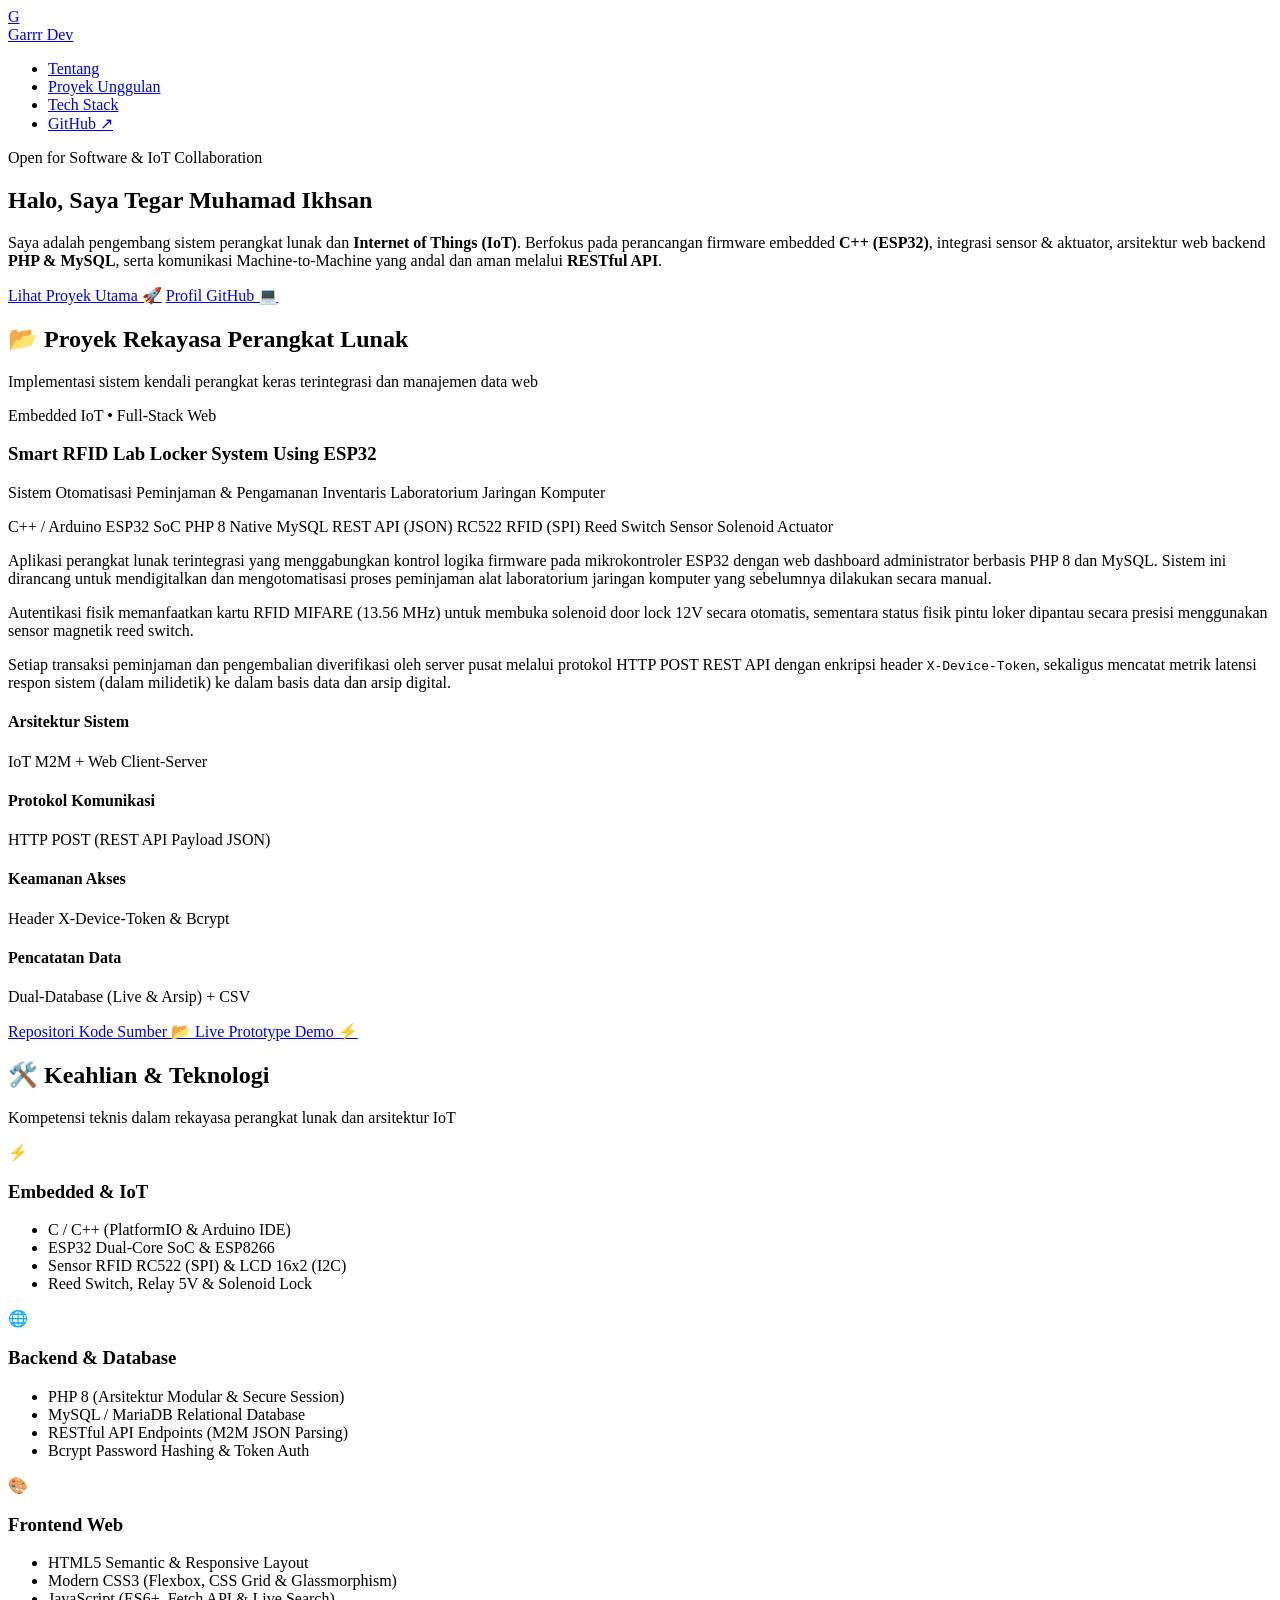
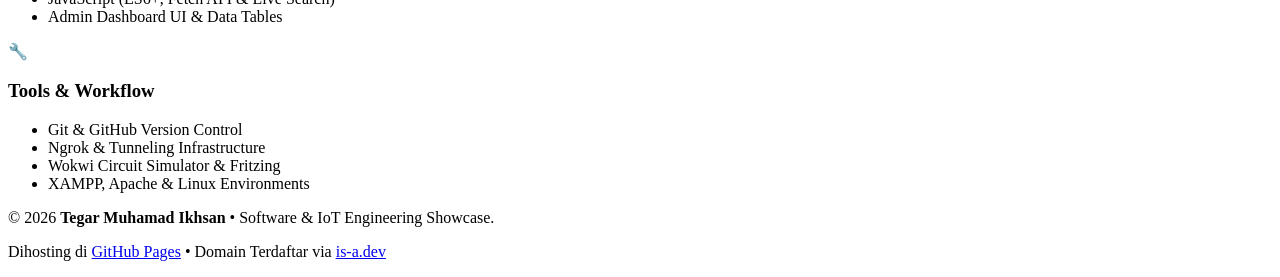
==== index.html @ 4155b4b0 "Create index.html for portfolio website This HTML file serves as a portfolio for Tegar Muhamad Ikhsa" ====
<!DOCTYPE html>
<html lang="id">
<head>
    <meta charset="UTF-8">
    <meta name="viewport" content="width=device-width, initial-scale=1.0">
    <title>Tegar Muhamad Ikhsan | Software &amp; IoT Developer</title>
    <meta name="description" content="Portofolio Rekayasa Perangkat Lunak &amp; Proyek IoT Smart RFID Lab Locker System oleh Tegar Muhamad Ikhsan.">
    
    <!-- Google Fonts -->
    <link rel="preconnect" href="https://fonts.googleapis.com">
    <link rel="preconnect" href="https://fonts.gstatic.com" crossorigin>
    <link href="https://fonts.googleapis.com/css2?family=Plus+Jakarta+Sans:wght@400;500;600;700;800&family=JetBrains+Mono:wght@400;500;700&display=swap" rel="stylesheet">
    
    <!-- Hubungkan ke File style.css -->
    <link rel="stylesheet" href="style.css">
</head>
<body>

    <!-- NAVBAR -->
    <header>
        <div class="container nav-wrap">
            <a href="#" class="brand">
                <div class="brand-badge">G</div>
                <span>Garrr Dev</span>
            </a>
            <nav>
                <ul class="nav-links">
                    <li><a href="#about">Tentang</a></li>
                    <li><a href="#projects">Proyek Unggulan</a></li>
                    <li><a href="#skills">Tech Stack</a></li>
                    <li><a href="https://github.com/tegarmuhamad122-cmd" target="_blank" class="nav-btn-github">GitHub ↗</a></li>
                </ul>
            </nav>
        </div>
    </header>

    <main class="container">
        <!-- HERO SECTION -->
        <section class="hero" id="about">
            <div class="badge-status">
                <span class="status-dot"></span>
                <span>Open for Software &amp; IoT Collaboration</span>
            </div>
            
            <h1>Halo, Saya <span class="text-gradient">Tegar Muhamad Ikhsan</span></h1>
            
            <p class="hero-desc">
                Saya adalah pengembang sistem perangkat lunak dan <strong>Internet of Things (IoT)</strong>. Berfokus pada perancangan firmware embedded <strong>C++ (ESP32)</strong>, integrasi sensor &amp; aktuator, arsitektur web backend <strong>PHP &amp; MySQL</strong>, serta komunikasi Machine-to-Machine yang andal dan aman melalui <strong>RESTful API</strong>.
            </p>
            
            <div class="hero-actions">
                <a href="#projects" class="btn btn-primary">Lihat Proyek Utama 🚀</a>
                <a href="https://github.com/tegarmuhamad122-cmd" target="_blank" class="btn btn-outline">Profil GitHub 💻</a>
            </div>
        </section>

        <!-- FEATURED PROJECT -->
        <section id="projects">
            <div class="section-header">
                <h2 class="section-title">📂 Proyek Rekayasa Perangkat Lunak</h2>
                <p class="section-subtitle">Implementasi sistem kendali perangkat keras terintegrasi dan manajemen data web</p>
            </div>

            <article class="project-card">
                <div class="project-header">
                    <div>
                        <span class="project-category">Embedded IoT &bull; Full-Stack Web</span>
                        <h3 class="project-title">Smart RFID Lab Locker System Using ESP32</h3>
                        <p class="project-tagline">
                            Sistem Otomatisasi Peminjaman &amp; Pengamanan Inventaris Laboratorium Jaringan Komputer
                        </p>
                    </div>
                </div>

                <div class="project-tags">
                    <span class="tag">C++ / Arduino</span>
                    <span class="tag">ESP32 SoC</span>
                    <span class="tag">PHP 8 Native</span>
                    <span class="tag">MySQL</span>
                    <span class="tag">REST API (JSON)</span>
                    <span class="tag">RC522 RFID (SPI)</span>
                    <span class="tag">Reed Switch Sensor</span>
                    <span class="tag">Solenoid Actuator</span>
                </div>

                <div class="project-desc-block">
                    <p>
                        Aplikasi perangkat lunak terintegrasi yang menggabungkan kontrol logika firmware pada mikrokontroler ESP32 dengan web dashboard administrator berbasis PHP 8 dan MySQL. Sistem ini dirancang untuk mendigitalkan dan mengotomatisasi proses peminjaman alat laboratorium jaringan komputer yang sebelumnya dilakukan secara manual.
                    </p>
                    
                    <p>
                        Autentikasi fisik memanfaatkan kartu RFID MIFARE (13.56 MHz) untuk membuka solenoid door lock 12V secara otomatis, sementara status fisik pintu loker dipantau secara presisi menggunakan sensor magnetik reed switch.
                    </p>
                    
                    <p>
                        Setiap transaksi peminjaman dan pengembalian diverifikasi oleh server pusat melalui protokol HTTP POST REST API dengan enkripsi header <code>X-Device-Token</code>, sekaligus mencatat metrik latensi respon sistem (dalam milidetik) ke dalam basis data dan arsip digital.
                    </p>
                </div>

                <div class="project-specs">
                    <div class="spec-item">
                        <h4>Arsitektur Sistem</h4>
                        <p>IoT M2M + Web Client-Server</p>
                    </div>
                    <div class="spec-item">
                        <h4>Protokol Komunikasi</h4>
                        <p>HTTP POST (REST API Payload JSON)</p>
                    </div>
                    <div class="spec-item">
                        <h4>Keamanan Akses</h4>
                        <p>Header X-Device-Token &amp; Bcrypt</p>
                    </div>
                    <div class="spec-item">
                        <h4>Pencatatan Data</h4>
                        <p>Dual-Database (Live &amp; Arsip) + CSV</p>
                    </div>
                </div>

                <div class="project-links">
                    <a href="https://github.com/tegarmuhamad122-cmd/rfid-smart-locker" target="_blank" class="btn btn-primary">
                        <span>Repositori Kode Sumber 📂</span>
                    </a>
                    <a href="https://lair-bacteria-latticed.ngrok-free.dev/rfid-smart-locker/" target="_blank" class="btn btn-outline">
                        <span>Live Prototype Demo ⚡</span>
                    </a>
                </div>
            </article>
        </section>

        <!-- TECH STACK & SKILLS -->
        <section id="skills">
            <div class="section-header">
                <h2 class="section-title">🛠️ Keahlian &amp; Teknologi</h2>
                <p class="section-subtitle">Kompetensi teknis dalam rekayasa perangkat lunak dan arsitektur IoT</p>
            </div>

            <div class="skills-grid">
                <div class="skill-card">
                    <span class="skill-icon">⚡</span>
                    <h3>Embedded &amp; IoT</h3>
                    <ul>
                        <li>C / C++ (PlatformIO &amp; Arduino IDE)</li>
                        <li>ESP32 Dual-Core SoC &amp; ESP8266</li>
                        <li>Sensor RFID RC522 (SPI) &amp; LCD 16x2 (I2C)</li>
                        <li>Reed Switch, Relay 5V &amp; Solenoid Lock</li>
                    </ul>
                </div>

                <div class="skill-card">
                    <span class="skill-icon">🌐</span>
                    <h3>Backend &amp; Database</h3>
                    <ul>
                        <li>PHP 8 (Arsitektur Modular &amp; Secure Session)</li>
                        <li>MySQL / MariaDB Relational Database</li>
                        <li>RESTful API Endpoints (M2M JSON Parsing)</li>
                        <li>Bcrypt Password Hashing &amp; Token Auth</li>
                    </ul>
                </div>

                <div class="skill-card">
                    <span class="skill-icon">🎨</span>
                    <h3>Frontend Web</h3>
                    <ul>
                        <li>HTML5 Semantic &amp; Responsive Layout</li>
                        <li>Modern CSS3 (Flexbox, CSS Grid &amp; Glassmorphism)</li>
                        <li>JavaScript (ES6+, Fetch API &amp; Live Search)</li>
                        <li>Admin Dashboard UI &amp; Data Tables</li>
                    </ul>
                </div>

                <div class="skill-card">
                    <span class="skill-icon">🔧</span>
                    <h3>Tools &amp; Workflow</h3>
                    <ul>
                        <li>Git &amp; GitHub Version Control</li>
                        <li>Ngrok &amp; Tunneling Infrastructure</li>
                        <li>Wokwi Circuit Simulator &amp; Fritzing</li>
                        <li>XAMPP, Apache &amp; Linux Environments</li>
                    </ul>
                </div>
            </div>
        </section>
    </main>

    <!-- FOOTER -->
    <footer>
        <div class="container footer-content">
            <p>
                &copy; 2026 <strong>Tegar Muhamad Ikhsan</strong> &bull; Software &amp; IoT Engineering Showcase.
            </p>
            <p class="footer-meta">
                Dihosting di <a href="https://pages.github.com/" target="_blank">GitHub Pages</a> &bull; Domain Terdaftar via <a href="https://is-a.dev" target="_blank">is-a.dev</a>
            </p>
        </div>
    </footer>

</body>
</html>
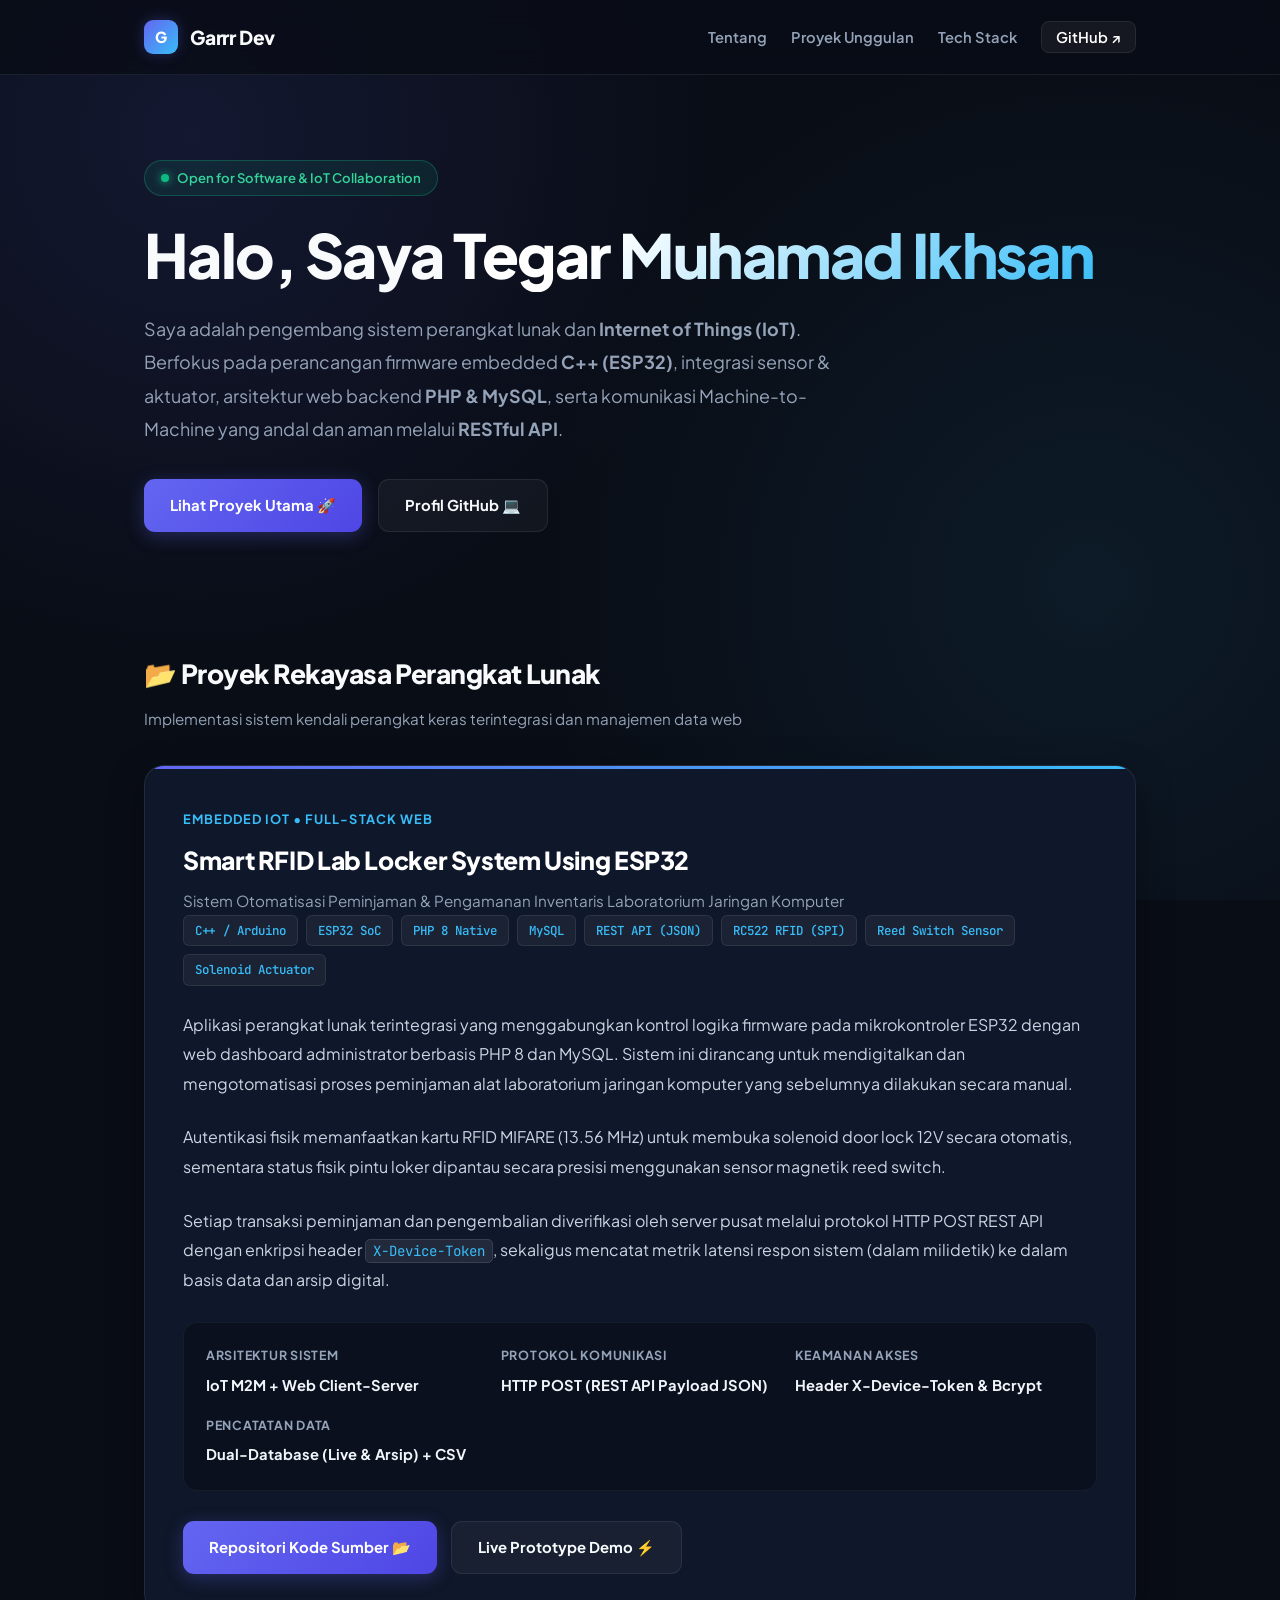
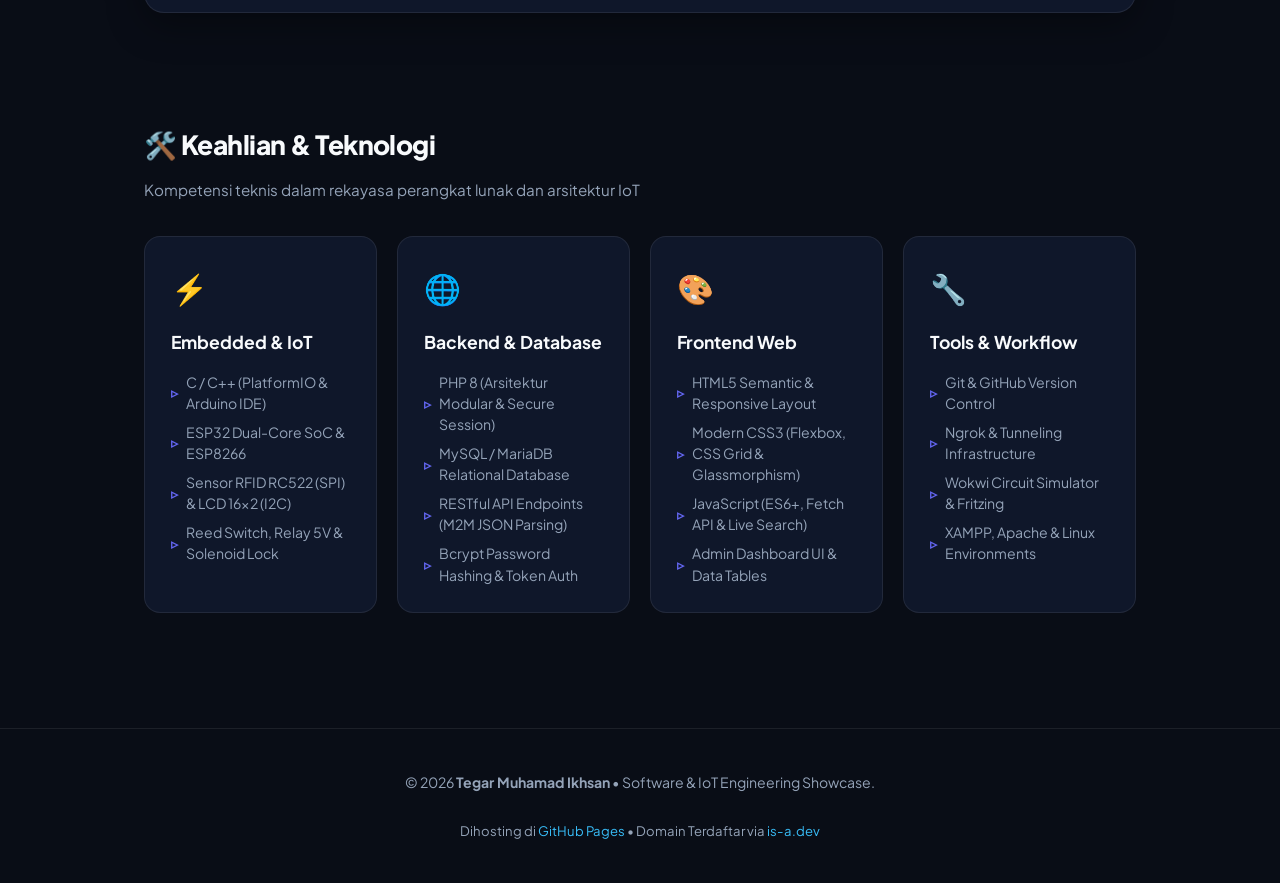
==== commit dad47235: "Add files via upload" ====
--- a/index.html
+++ b/index.html
@@ -1,198 +1,198 @@
-<!DOCTYPE html>
-<html lang="id">
-<head>
-    <meta charset="UTF-8">
-    <meta name="viewport" content="width=device-width, initial-scale=1.0">
-    <title>Tegar Muhamad Ikhsan | Software &amp; IoT Developer</title>
-    <meta name="description" content="Portofolio Rekayasa Perangkat Lunak &amp; Proyek IoT Smart RFID Lab Locker System oleh Tegar Muhamad Ikhsan.">
-    
-    <!-- Google Fonts -->
-    <link rel="preconnect" href="https://fonts.googleapis.com">
-    <link rel="preconnect" href="https://fonts.gstatic.com" crossorigin>
-    <link href="https://fonts.googleapis.com/css2?family=Plus+Jakarta+Sans:wght@400;500;600;700;800&family=JetBrains+Mono:wght@400;500;700&display=swap" rel="stylesheet">
-    
-    <!-- Hubungkan ke File style.css -->
-    <link rel="stylesheet" href="style.css">
-</head>
-<body>
-
-    <!-- NAVBAR -->
-    <header>
-        <div class="container nav-wrap">
-            <a href="#" class="brand">
-                <div class="brand-badge">G</div>
-                <span>Garrr Dev</span>
-            </a>
-            <nav>
-                <ul class="nav-links">
-                    <li><a href="#about">Tentang</a></li>
-                    <li><a href="#projects">Proyek Unggulan</a></li>
-                    <li><a href="#skills">Tech Stack</a></li>
-                    <li><a href="https://github.com/tegarmuhamad122-cmd" target="_blank" class="nav-btn-github">GitHub ↗</a></li>
-                </ul>
-            </nav>
-        </div>
-    </header>
-
-    <main class="container">
-        <!-- HERO SECTION -->
-        <section class="hero" id="about">
-            <div class="badge-status">
-                <span class="status-dot"></span>
-                <span>Open for Software &amp; IoT Collaboration</span>
-            </div>
-            
-            <h1>Halo, Saya <span class="text-gradient">Tegar Muhamad Ikhsan</span></h1>
-            
-            <p class="hero-desc">
-                Saya adalah pengembang sistem perangkat lunak dan <strong>Internet of Things (IoT)</strong>. Berfokus pada perancangan firmware embedded <strong>C++ (ESP32)</strong>, integrasi sensor &amp; aktuator, arsitektur web backend <strong>PHP &amp; MySQL</strong>, serta komunikasi Machine-to-Machine yang andal dan aman melalui <strong>RESTful API</strong>.
-            </p>
-            
-            <div class="hero-actions">
-                <a href="#projects" class="btn btn-primary">Lihat Proyek Utama 🚀</a>
-                <a href="https://github.com/tegarmuhamad122-cmd" target="_blank" class="btn btn-outline">Profil GitHub 💻</a>
-            </div>
-        </section>
-
-        <!-- FEATURED PROJECT -->
-        <section id="projects">
-            <div class="section-header">
-                <h2 class="section-title">📂 Proyek Rekayasa Perangkat Lunak</h2>
-                <p class="section-subtitle">Implementasi sistem kendali perangkat keras terintegrasi dan manajemen data web</p>
-            </div>
-
-            <article class="project-card">
-                <div class="project-header">
-                    <div>
-                        <span class="project-category">Embedded IoT &bull; Full-Stack Web</span>
-                        <h3 class="project-title">Smart RFID Lab Locker System Using ESP32</h3>
-                        <p class="project-tagline">
-                            Sistem Otomatisasi Peminjaman &amp; Pengamanan Inventaris Laboratorium Jaringan Komputer
-                        </p>
-                    </div>
-                </div>
-
-                <div class="project-tags">
-                    <span class="tag">C++ / Arduino</span>
-                    <span class="tag">ESP32 SoC</span>
-                    <span class="tag">PHP 8 Native</span>
-                    <span class="tag">MySQL</span>
-                    <span class="tag">REST API (JSON)</span>
-                    <span class="tag">RC522 RFID (SPI)</span>
-                    <span class="tag">Reed Switch Sensor</span>
-                    <span class="tag">Solenoid Actuator</span>
-                </div>
-
-                <div class="project-desc-block">
-                    <p>
-                        Aplikasi perangkat lunak terintegrasi yang menggabungkan kontrol logika firmware pada mikrokontroler ESP32 dengan web dashboard administrator berbasis PHP 8 dan MySQL. Sistem ini dirancang untuk mendigitalkan dan mengotomatisasi proses peminjaman alat laboratorium jaringan komputer yang sebelumnya dilakukan secara manual.
-                    </p>
-                    
-                    <p>
-                        Autentikasi fisik memanfaatkan kartu RFID MIFARE (13.56 MHz) untuk membuka solenoid door lock 12V secara otomatis, sementara status fisik pintu loker dipantau secara presisi menggunakan sensor magnetik reed switch.
-                    </p>
-                    
-                    <p>
-                        Setiap transaksi peminjaman dan pengembalian diverifikasi oleh server pusat melalui protokol HTTP POST REST API dengan enkripsi header <code>X-Device-Token</code>, sekaligus mencatat metrik latensi respon sistem (dalam milidetik) ke dalam basis data dan arsip digital.
-                    </p>
-                </div>
-
-                <div class="project-specs">
-                    <div class="spec-item">
-                        <h4>Arsitektur Sistem</h4>
-                        <p>IoT M2M + Web Client-Server</p>
-                    </div>
-                    <div class="spec-item">
-                        <h4>Protokol Komunikasi</h4>
-                        <p>HTTP POST (REST API Payload JSON)</p>
-                    </div>
-                    <div class="spec-item">
-                        <h4>Keamanan Akses</h4>
-                        <p>Header X-Device-Token &amp; Bcrypt</p>
-                    </div>
-                    <div class="spec-item">
-                        <h4>Pencatatan Data</h4>
-                        <p>Dual-Database (Live &amp; Arsip) + CSV</p>
-                    </div>
-                </div>
-
-                <div class="project-links">
-                    <a href="https://github.com/tegarmuhamad122-cmd/rfid-smart-locker" target="_blank" class="btn btn-primary">
-                        <span>Repositori Kode Sumber 📂</span>
-                    </a>
-                    <a href="https://lair-bacteria-latticed.ngrok-free.dev/rfid-smart-locker/" target="_blank" class="btn btn-outline">
-                        <span>Live Prototype Demo ⚡</span>
-                    </a>
-                </div>
-            </article>
-        </section>
-
-        <!-- TECH STACK & SKILLS -->
-        <section id="skills">
-            <div class="section-header">
-                <h2 class="section-title">🛠️ Keahlian &amp; Teknologi</h2>
-                <p class="section-subtitle">Kompetensi teknis dalam rekayasa perangkat lunak dan arsitektur IoT</p>
-            </div>
-
-            <div class="skills-grid">
-                <div class="skill-card">
-                    <span class="skill-icon">⚡</span>
-                    <h3>Embedded &amp; IoT</h3>
-                    <ul>
-                        <li>C / C++ (PlatformIO &amp; Arduino IDE)</li>
-                        <li>ESP32 Dual-Core SoC &amp; ESP8266</li>
-                        <li>Sensor RFID RC522 (SPI) &amp; LCD 16x2 (I2C)</li>
-                        <li>Reed Switch, Relay 5V &amp; Solenoid Lock</li>
-                    </ul>
-                </div>
-
-                <div class="skill-card">
-                    <span class="skill-icon">🌐</span>
-                    <h3>Backend &amp; Database</h3>
-                    <ul>
-                        <li>PHP 8 (Arsitektur Modular &amp; Secure Session)</li>
-                        <li>MySQL / MariaDB Relational Database</li>
-                        <li>RESTful API Endpoints (M2M JSON Parsing)</li>
-                        <li>Bcrypt Password Hashing &amp; Token Auth</li>
-                    </ul>
-                </div>
-
-                <div class="skill-card">
-                    <span class="skill-icon">🎨</span>
-                    <h3>Frontend Web</h3>
-                    <ul>
-                        <li>HTML5 Semantic &amp; Responsive Layout</li>
-                        <li>Modern CSS3 (Flexbox, CSS Grid &amp; Glassmorphism)</li>
-                        <li>JavaScript (ES6+, Fetch API &amp; Live Search)</li>
-                        <li>Admin Dashboard UI &amp; Data Tables</li>
-                    </ul>
-                </div>
-
-                <div class="skill-card">
-                    <span class="skill-icon">🔧</span>
-                    <h3>Tools &amp; Workflow</h3>
-                    <ul>
-                        <li>Git &amp; GitHub Version Control</li>
-                        <li>Ngrok &amp; Tunneling Infrastructure</li>
-                        <li>Wokwi Circuit Simulator &amp; Fritzing</li>
-                        <li>XAMPP, Apache &amp; Linux Environments</li>
-                    </ul>
-                </div>
-            </div>
-        </section>
-    </main>
-
-    <!-- FOOTER -->
-    <footer>
-        <div class="container footer-content">
-            <p>
-                &copy; 2026 <strong>Tegar Muhamad Ikhsan</strong> &bull; Software &amp; IoT Engineering Showcase.
-            </p>
-            <p class="footer-meta">
-                Dihosting di <a href="https://pages.github.com/" target="_blank">GitHub Pages</a> &bull; Domain Terdaftar via <a href="https://is-a.dev" target="_blank">is-a.dev</a>
-            </p>
-        </div>
-    </footer>
-
-</body>
-</html>
+<!DOCTYPE html>
+<html lang="id">
+<head>
+    <meta charset="UTF-8">
+    <meta name="viewport" content="width=device-width, initial-scale=1.0">
+    <title>Tegar Muhamad Ikhsan | Software &amp; IoT Developer</title>
+    <meta name="description" content="Portofolio Rekayasa Perangkat Lunak &amp; Proyek IoT Smart RFID Lab Locker System oleh Tegar Muhamad Ikhsan.">
+    
+    <!-- Google Fonts -->
+    <link rel="preconnect" href="https://fonts.googleapis.com">
+    <link rel="preconnect" href="https://fonts.gstatic.com" crossorigin>
+    <link href="https://fonts.googleapis.com/css2?family=Plus+Jakarta+Sans:wght@400;500;600;700;800&family=JetBrains+Mono:wght@400;500;700&display=swap" rel="stylesheet">
+    
+    <!-- Hubungkan ke File style.css -->
+    <link rel="stylesheet" href="style.css">
+</head>
+<body>
+
+    <!-- NAVBAR -->
+    <header>
+        <div class="container nav-wrap">
+            <a href="#" class="brand">
+                <div class="brand-badge">G</div>
+                <span>Garrr Dev</span>
+            </a>
+            <nav>
+                <ul class="nav-links">
+                    <li><a href="#about">Tentang</a></li>
+                    <li><a href="#projects">Proyek Unggulan</a></li>
+                    <li><a href="#skills">Tech Stack</a></li>
+                    <li><a href="https://github.com/tegarmuhamad122-cmd" target="_blank" class="nav-btn-github">GitHub ↗</a></li>
+                </ul>
+            </nav>
+        </div>
+    </header>
+
+    <main class="container">
+        <!-- HERO SECTION -->
+        <section class="hero" id="about">
+            <div class="badge-status">
+                <span class="status-dot"></span>
+                <span>Open for Software &amp; IoT Collaboration</span>
+            </div>
+            
+            <h1>Halo, Saya <span class="text-gradient">Tegar Muhamad Ikhsan</span></h1>
+            
+            <p class="hero-desc">
+                Saya adalah pengembang sistem perangkat lunak dan <strong>Internet of Things (IoT)</strong>. Berfokus pada perancangan firmware embedded <strong>C++ (ESP32)</strong>, integrasi sensor &amp; aktuator, arsitektur web backend <strong>PHP &amp; MySQL</strong>, serta komunikasi Machine-to-Machine yang andal dan aman melalui <strong>RESTful API</strong>.
+            </p>
+            
+            <div class="hero-actions">
+                <a href="#projects" class="btn btn-primary">Lihat Proyek Utama 🚀</a>
+                <a href="https://github.com/tegarmuhamad122-cmd" target="_blank" class="btn btn-outline">Profil GitHub 💻</a>
+            </div>
+        </section>
+
+        <!-- FEATURED PROJECT -->
+        <section id="projects">
+            <div class="section-header">
+                <h2 class="section-title">📂 Proyek Rekayasa Perangkat Lunak</h2>
+                <p class="section-subtitle">Implementasi sistem kendali perangkat keras terintegrasi dan manajemen data web</p>
+            </div>
+
+            <article class="project-card">
+                <div class="project-header">
+                    <div>
+                        <span class="project-category">Embedded IoT &bull; Full-Stack Web</span>
+                        <h3 class="project-title">Smart RFID Lab Locker System Using ESP32</h3>
+                        <p class="project-tagline">
+                            Sistem Otomatisasi Peminjaman &amp; Pengamanan Inventaris Laboratorium Jaringan Komputer
+                        </p>
+                    </div>
+                </div>
+
+                <div class="project-tags">
+                    <span class="tag">C++ / Arduino</span>
+                    <span class="tag">ESP32 SoC</span>
+                    <span class="tag">PHP 8 Native</span>
+                    <span class="tag">MySQL</span>
+                    <span class="tag">REST API (JSON)</span>
+                    <span class="tag">RC522 RFID (SPI)</span>
+                    <span class="tag">Reed Switch Sensor</span>
+                    <span class="tag">Solenoid Actuator</span>
+                </div>
+
+                <div class="project-desc-block">
+                    <p>
+                        Aplikasi perangkat lunak terintegrasi yang menggabungkan kontrol logika firmware pada mikrokontroler ESP32 dengan web dashboard administrator berbasis PHP 8 dan MySQL. Sistem ini dirancang untuk mendigitalkan dan mengotomatisasi proses peminjaman alat laboratorium jaringan komputer yang sebelumnya dilakukan secara manual.
+                    </p>
+                    
+                    <p>
+                        Autentikasi fisik memanfaatkan kartu RFID MIFARE (13.56 MHz) untuk membuka solenoid door lock 12V secara otomatis, sementara status fisik pintu loker dipantau secara presisi menggunakan sensor magnetik reed switch.
+                    </p>
+                    
+                    <p>
+                        Setiap transaksi peminjaman dan pengembalian diverifikasi oleh server pusat melalui protokol HTTP POST REST API dengan enkripsi header <code>X-Device-Token</code>, sekaligus mencatat metrik latensi respon sistem (dalam milidetik) ke dalam basis data dan arsip digital.
+                    </p>
+                </div>
+
+                <div class="project-specs">
+                    <div class="spec-item">
+                        <h4>Arsitektur Sistem</h4>
+                        <p>IoT M2M + Web Client-Server</p>
+                    </div>
+                    <div class="spec-item">
+                        <h4>Protokol Komunikasi</h4>
+                        <p>HTTP POST (REST API Payload JSON)</p>
+                    </div>
+                    <div class="spec-item">
+                        <h4>Keamanan Akses</h4>
+                        <p>Header X-Device-Token &amp; Bcrypt</p>
+                    </div>
+                    <div class="spec-item">
+                        <h4>Pencatatan Data</h4>
+                        <p>Dual-Database (Live &amp; Arsip) + CSV</p>
+                    </div>
+                </div>
+
+                <div class="project-links">
+                    <a href="https://github.com/tegarmuhamad122-cmd/rfid-smart-locker" target="_blank" class="btn btn-primary">
+                        <span>Repositori Kode Sumber 📂</span>
+                    </a>
+                    <a href="https://lair-bacteria-latticed.ngrok-free.dev/rfid-smart-locker/" target="_blank" class="btn btn-outline">
+                        <span>Live Prototype Demo ⚡</span>
+                    </a>
+                </div>
+            </article>
+        </section>
+
+        <!-- TECH STACK & SKILLS -->
+        <section id="skills">
+            <div class="section-header">
+                <h2 class="section-title">🛠️ Keahlian &amp; Teknologi</h2>
+                <p class="section-subtitle">Kompetensi teknis dalam rekayasa perangkat lunak dan arsitektur IoT</p>
+            </div>
+
+            <div class="skills-grid">
+                <div class="skill-card">
+                    <span class="skill-icon">⚡</span>
+                    <h3>Embedded &amp; IoT</h3>
+                    <ul>
+                        <li>C / C++ (PlatformIO &amp; Arduino IDE)</li>
+                        <li>ESP32 Dual-Core SoC &amp; ESP8266</li>
+                        <li>Sensor RFID RC522 (SPI) &amp; LCD 16x2 (I2C)</li>
+                        <li>Reed Switch, Relay 5V &amp; Solenoid Lock</li>
+                    </ul>
+                </div>
+
+                <div class="skill-card">
+                    <span class="skill-icon">🌐</span>
+                    <h3>Backend &amp; Database</h3>
+                    <ul>
+                        <li>PHP 8 (Arsitektur Modular &amp; Secure Session)</li>
+                        <li>MySQL / MariaDB Relational Database</li>
+                        <li>RESTful API Endpoints (M2M JSON Parsing)</li>
+                        <li>Bcrypt Password Hashing &amp; Token Auth</li>
+                    </ul>
+                </div>
+
+                <div class="skill-card">
+                    <span class="skill-icon">🎨</span>
+                    <h3>Frontend Web</h3>
+                    <ul>
+                        <li>HTML5 Semantic &amp; Responsive Layout</li>
+                        <li>Modern CSS3 (Flexbox, CSS Grid &amp; Glassmorphism)</li>
+                        <li>JavaScript (ES6+, Fetch API &amp; Live Search)</li>
+                        <li>Admin Dashboard UI &amp; Data Tables</li>
+                    </ul>
+                </div>
+
+                <div class="skill-card">
+                    <span class="skill-icon">🔧</span>
+                    <h3>Tools &amp; Workflow</h3>
+                    <ul>
+                        <li>Git &amp; GitHub Version Control</li>
+                        <li>Ngrok &amp; Tunneling Infrastructure</li>
+                        <li>Wokwi Circuit Simulator &amp; Fritzing</li>
+                        <li>XAMPP, Apache &amp; Linux Environments</li>
+                    </ul>
+                </div>
+            </div>
+        </section>
+    </main>
+
+    <!-- FOOTER -->
+    <footer>
+        <div class="container footer-content">
+            <p>
+                &copy; 2026 <strong>Tegar Muhamad Ikhsan</strong> &bull; Software &amp; IoT Engineering Showcase.
+            </p>
+            <p class="footer-meta">
+                Dihosting di <a href="https://pages.github.com/" target="_blank">GitHub Pages</a> &bull; Domain Terdaftar via <a href="https://is-a.dev" target="_blank">is-a.dev</a>
+            </p>
+        </div>
+    </footer>
+
+</body>
+</html>
--- a/style.css
+++ b/style.css
@@ -0,0 +1,464 @@
+/* =====================================================================
+   style.css - Portofolio Developer & IoT Showcase
+   Pengembang : Tegar Muhamad Ikhsan
+   ===================================================================== */
+
+:root {
+    --bg-dark: #090d16;
+    --bg-card: #0f172a;
+    --bg-card-hover: #1e293b;
+    --primary: #6366f1;
+    --primary-glow: rgba(99, 102, 241, 0.3);
+    --secondary: #38bdf8;
+    --accent: #10b981;
+    --text-main: #f8fafc;
+    --text-muted: #94a3b8;
+    --border: rgba(255, 255, 255, 0.08);
+    --border-hover: rgba(99, 102, 241, 0.4);
+    --font-sans: 'Plus Jakarta Sans', -apple-system, BlinkMacSystemFont, sans-serif;
+    --font-mono: 'JetBrains Mono', monospace;
+    --transition: all 0.25s cubic-bezier(0.4, 0, 0.2, 1);
+}
+
+/* Reset Dasar */
+* {
+    box-sizing: border-box;
+    margin: 0;
+    padding: 0;
+}
+
+html {
+    scroll-behavior: smooth;
+}
+
+body {
+    background-color: var(--bg-dark);
+    color: var(--text-main);
+    font-family: var(--font-sans);
+    line-height: 1.7;
+    overflow-x: hidden;
+    background-image: 
+        radial-gradient(circle at 15% 15%, rgba(99, 102, 241, 0.12) 0%, transparent 40%),
+        radial-gradient(circle at 85% 65%, rgba(56, 189, 248, 0.08) 0%, transparent 45%);
+    background-attachment: fixed;
+}
+
+/* KUNCI SPASI PARAGRAF: MEMBERIKAN JARAK VERTIKAL TEGAS & RAPI */
+p {
+    margin-bottom: 1.5rem !important;
+    line-height: 1.85 !important;
+}
+
+p:last-child {
+    margin-bottom: 0 !important;
+}
+
+code {
+    font-family: var(--font-mono);
+    background: rgba(255, 255, 255, 0.08);
+    padding: 2px 7px;
+    border-radius: 5px;
+    font-size: 0.88em;
+    color: var(--secondary);
+    border: 1px solid rgba(255, 255, 255, 0.1);
+}
+
+.container {
+    max-width: 1040px;
+    margin: 0 auto;
+    padding: 0 24px;
+}
+
+/* NAVBAR */
+header {
+    padding: 20px 0;
+    border-bottom: 1px solid var(--border);
+    backdrop-filter: blur(14px);
+    -webkit-backdrop-filter: blur(14px);
+    position: sticky;
+    top: 0;
+    z-index: 100;
+    background: rgba(9, 13, 22, 0.82);
+}
+
+.nav-wrap {
+    display: flex;
+    justify-content: space-between;
+    align-items: center;
+}
+
+.brand {
+    display: flex;
+    align-items: center;
+    gap: 12px;
+    text-decoration: none;
+    color: var(--text-main);
+    font-weight: 800;
+    font-size: 1.2rem;
+    letter-spacing: -0.01em;
+}
+
+.brand-badge {
+    background: linear-gradient(135deg, var(--primary), var(--secondary));
+    width: 34px;
+    height: 34px;
+    border-radius: 9px;
+    display: flex;
+    align-items: center;
+    justify-content: center;
+    font-size: 0.95rem;
+    font-weight: 800;
+    color: #ffffff;
+    box-shadow: 0 0 14px var(--primary-glow);
+}
+
+.nav-links {
+    display: flex;
+    align-items: center;
+    gap: 24px;
+    list-style: none;
+}
+
+.nav-links a {
+    color: var(--text-muted);
+    text-decoration: none;
+    font-size: 0.92rem;
+    font-weight: 600;
+    transition: var(--transition);
+}
+
+.nav-links a:hover {
+    color: var(--text-main);
+}
+
+.nav-btn-github {
+    padding: 6px 14px;
+    background: rgba(255, 255, 255, 0.05);
+    border: 1px solid var(--border);
+    border-radius: 8px;
+    color: #ffffff !important;
+}
+
+.nav-btn-github:hover {
+    background: rgba(255, 255, 255, 0.1);
+}
+
+/* HERO SECTION */
+.hero {
+    padding: 85px 0 65px;
+}
+
+.badge-status {
+    display: inline-flex;
+    align-items: center;
+    gap: 8px;
+    padding: 6px 16px;
+    background: rgba(16, 185, 129, 0.1);
+    border: 1px solid rgba(16, 185, 129, 0.3);
+    border-radius: 9999px;
+    font-size: 0.82rem;
+    color: #34d399;
+    font-weight: 600;
+    margin-bottom: 24px;
+}
+
+.status-dot {
+    width: 8px;
+    height: 8px;
+    border-radius: 50%;
+    background: #10b981;
+    box-shadow: 0 0 8px #10b981;
+    animation: pulseGlow 2s infinite;
+}
+
+@keyframes pulseGlow {
+    0%, 100% { opacity: 1; transform: scale(1); }
+    50% { opacity: 0.4; transform: scale(0.9); }
+}
+
+.hero h1 {
+    font-size: clamp(2.4rem, 5.2vw, 3.8rem);
+    font-weight: 800;
+    line-height: 1.15;
+    margin-bottom: 22px;
+    letter-spacing: -0.025em;
+}
+
+.text-gradient {
+    background: linear-gradient(135deg, #ffffff 25%, var(--secondary) 100%);
+    -webkit-background-clip: text;
+    -webkit-text-fill-color: transparent;
+}
+
+.hero-desc {
+    font-size: 1.12rem;
+    color: var(--text-muted);
+    max-width: 720px;
+    margin-bottom: 34px !important;
+}
+
+.hero-actions {
+    display: flex;
+    gap: 16px;
+    flex-wrap: wrap;
+}
+
+.btn {
+    display: inline-flex;
+    align-items: center;
+    gap: 8px;
+    padding: 13px 26px;
+    border-radius: 11px;
+    font-weight: 700;
+    font-size: 0.93rem;
+    text-decoration: none;
+    transition: var(--transition);
+}
+
+.btn-primary {
+    background: linear-gradient(135deg, var(--primary), #4f46e5);
+    color: #ffffff;
+    box-shadow: 0 4px 18px var(--primary-glow);
+}
+
+.btn-primary:hover {
+    transform: translateY(-2px);
+    box-shadow: 0 8px 24px rgba(99, 102, 241, 0.45);
+    filter: brightness(1.05);
+}
+
+.btn-outline {
+    background: rgba(255, 255, 255, 0.04);
+    border: 1px solid var(--border);
+    color: var(--text-main);
+}
+
+.btn-outline:hover {
+    background: rgba(255, 255, 255, 0.08);
+    transform: translateY(-2px);
+    border-color: rgba(255, 255, 255, 0.2);
+}
+
+/* SECTION TITLE */
+section {
+    padding: 55px 0;
+}
+
+.section-header {
+    margin-bottom: 32px;
+}
+
+.section-title {
+    font-size: 1.65rem;
+    font-weight: 800;
+    letter-spacing: -0.02em;
+    margin-bottom: 8px;
+}
+
+.section-subtitle {
+    color: var(--text-muted);
+    font-size: 0.95rem;
+}
+
+/* PROJECT CARD */
+.project-card {
+    background: var(--bg-card);
+    border: 1px solid var(--border);
+    border-radius: 20px;
+    padding: 38px;
+    position: relative;
+    overflow: hidden;
+    transition: var(--transition);
+    box-shadow: 0 12px 36px rgba(0, 0, 0, 0.35);
+}
+
+.project-card::before {
+    content: "";
+    position: absolute;
+    top: 0;
+    left: 0;
+    right: 0;
+    height: 3px;
+    background: linear-gradient(90deg, var(--primary), var(--secondary));
+}
+
+.project-card:hover {
+    border-color: var(--border-hover);
+    transform: translateY(-3px);
+    box-shadow: 0 18px 42px rgba(0, 0, 0, 0.45);
+}
+
+.project-category {
+    font-size: 0.8rem;
+    text-transform: uppercase;
+    letter-spacing: 0.08em;
+    font-weight: 700;
+    color: var(--secondary);
+    display: inline-block;
+    margin-bottom: 8px;
+}
+
+.project-title {
+    font-size: 1.55rem;
+    font-weight: 800;
+    color: #ffffff;
+    letter-spacing: -0.015em;
+    margin-bottom: 6px;
+}
+
+.project-tagline {
+    color: var(--text-muted);
+    font-size: 0.95rem;
+    margin-bottom: 18px !important;
+}
+
+.project-tags {
+    display: flex;
+    gap: 8px;
+    flex-wrap: wrap;
+    margin-bottom: 24px;
+}
+
+.tag {
+    font-family: var(--font-mono);
+    font-size: 0.78rem;
+    padding: 4px 11px;
+    border-radius: 6px;
+    background: rgba(255, 255, 255, 0.05);
+    border: 1px solid rgba(255, 255, 255, 0.08);
+    color: var(--secondary);
+    font-weight: 500;
+}
+
+.project-desc-block {
+    margin-bottom: 28px;
+}
+
+.project-desc-block p {
+    color: #cbd5e1;
+    font-size: 1rem;
+}
+
+.project-specs {
+    display: grid;
+    grid-template-columns: repeat(auto-fit, minmax(210px, 1fr));
+    gap: 16px;
+    background: rgba(0, 0, 0, 0.28);
+    border: 1px solid rgba(255, 255, 255, 0.05);
+    padding: 22px;
+    border-radius: 14px;
+    margin-bottom: 30px;
+}
+
+.spec-item h4 {
+    font-size: 0.78rem;
+    color: var(--text-muted);
+    text-transform: uppercase;
+    letter-spacing: 0.06em;
+    margin-bottom: 5px;
+}
+
+.spec-item p {
+    font-size: 0.92rem;
+    color: #f1f5f9;
+    font-weight: 700;
+    margin-bottom: 0 !important;
+}
+
+.project-links {
+    display: flex;
+    gap: 14px;
+    flex-wrap: wrap;
+}
+
+/* SKILLS GRID */
+.skills-grid {
+    display: grid;
+    grid-template-columns: repeat(auto-fit, minmax(225px, 1fr));
+    gap: 20px;
+}
+
+.skill-card {
+    background: var(--bg-card);
+    border: 1px solid var(--border);
+    border-radius: 16px;
+    padding: 26px;
+    transition: var(--transition);
+}
+
+.skill-card:hover {
+    background: var(--bg-card-hover);
+    transform: translateY(-3px);
+    border-color: rgba(255, 255, 255, 0.15);
+}
+
+.skill-icon {
+    font-size: 1.85rem;
+    margin-bottom: 14px;
+    display: inline-block;
+}
+
+.skill-card h3 {
+    font-size: 1.1rem;
+    margin-bottom: 14px;
+    color: #f8fafc;
+    font-weight: 700;
+}
+
+.skill-card ul {
+    list-style: none;
+    color: var(--text-muted);
+    font-size: 0.88rem;
+}
+
+.skill-card li {
+    margin-bottom: 8px;
+    display: flex;
+    align-items: center;
+    gap: 8px;
+    line-height: 1.5;
+}
+
+.skill-card li:last-child {
+    margin-bottom: 0;
+}
+
+.skill-card li::before {
+    content: "▹";
+    color: var(--primary);
+    font-weight: 700;
+}
+
+/* FOOTER */
+footer {
+    margin-top: 60px;
+    padding: 40px 0;
+    border-top: 1px solid var(--border);
+    text-align: center;
+    color: var(--text-muted);
+    font-size: 0.88rem;
+}
+
+.footer-meta {
+    margin-top: 8px !important;
+    font-size: 0.82rem;
+}
+
+footer a {
+    color: var(--secondary);
+    text-decoration: none;
+    transition: var(--transition);
+}
+
+footer a:hover {
+    text-decoration: underline;
+}
+
+/* RESPONSIVE */
+@media (max-width: 680px) {
+    .hero { padding: 55px 0 35px; }
+    .project-card { padding: 24px; }
+    .hero-actions { flex-direction: column; }
+    .btn { width: 100%; justify-content: center; }
+    .nav-links { display: none; }
+}
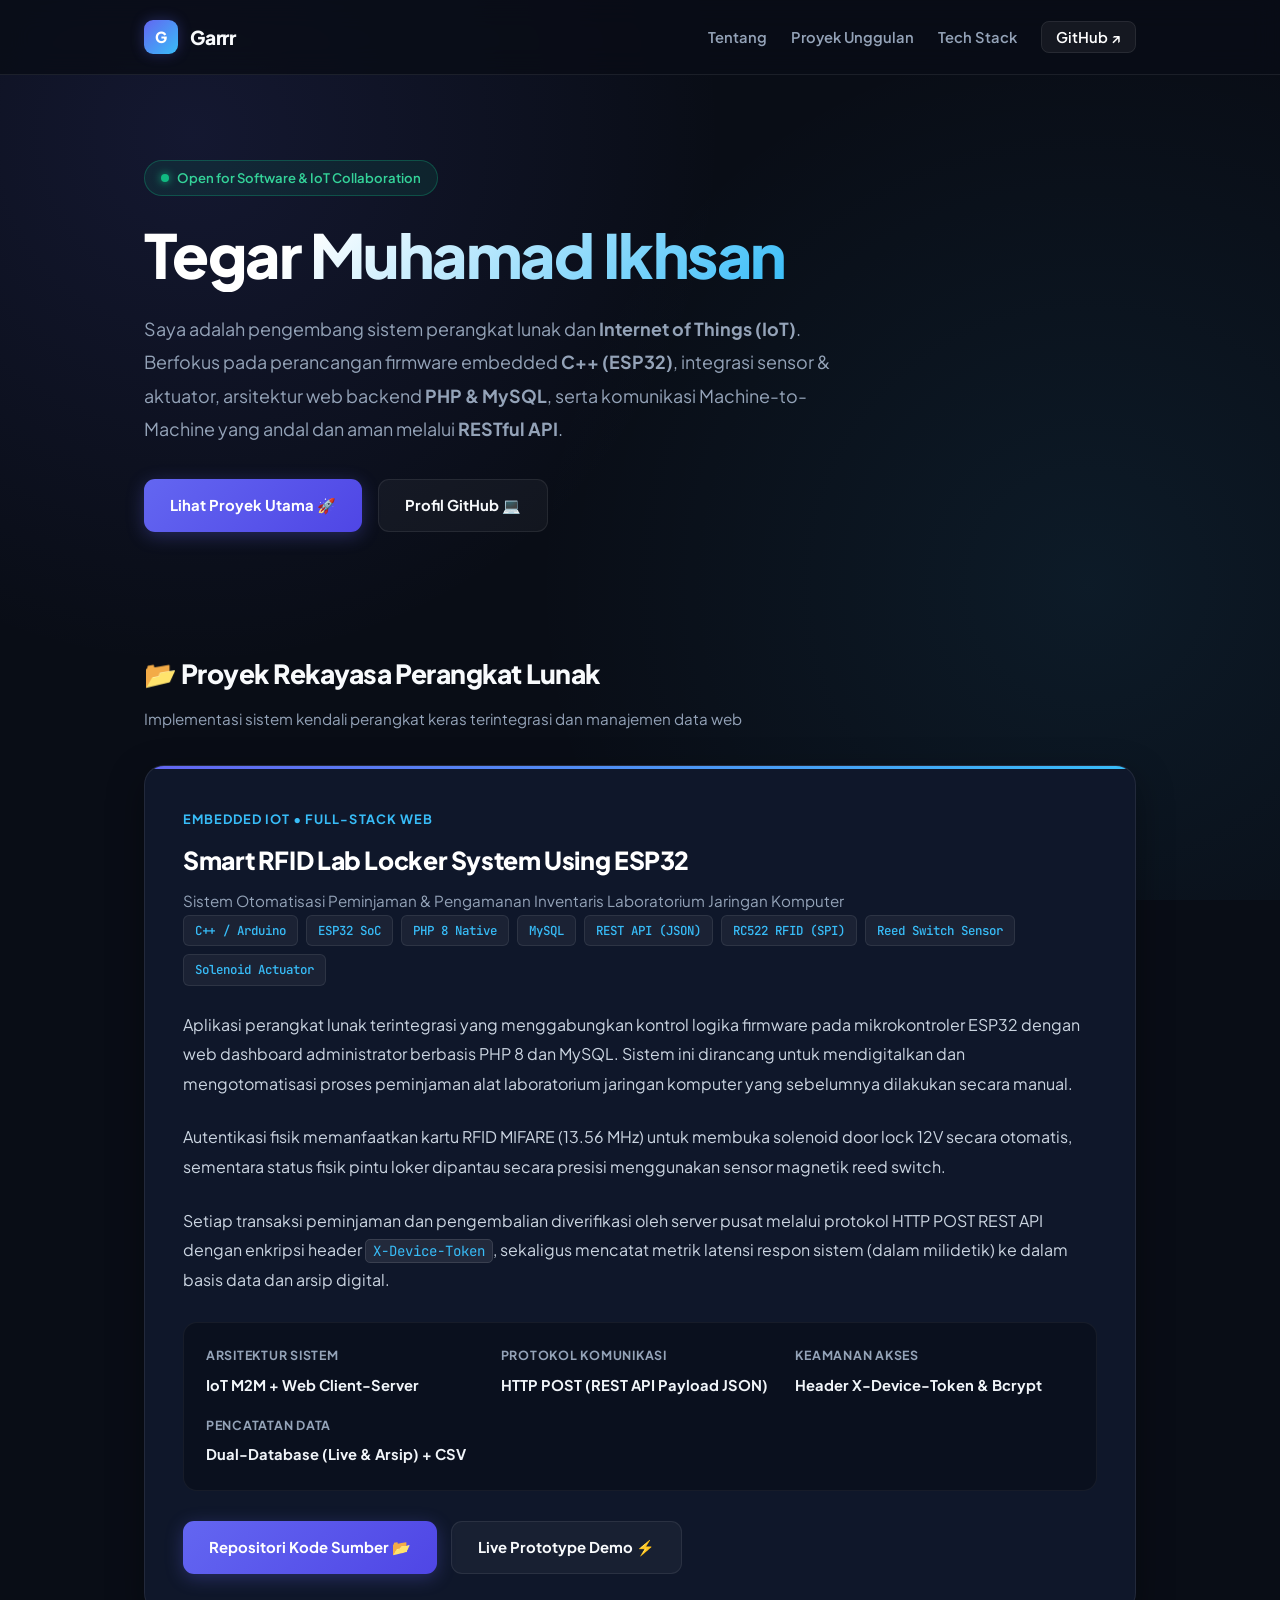
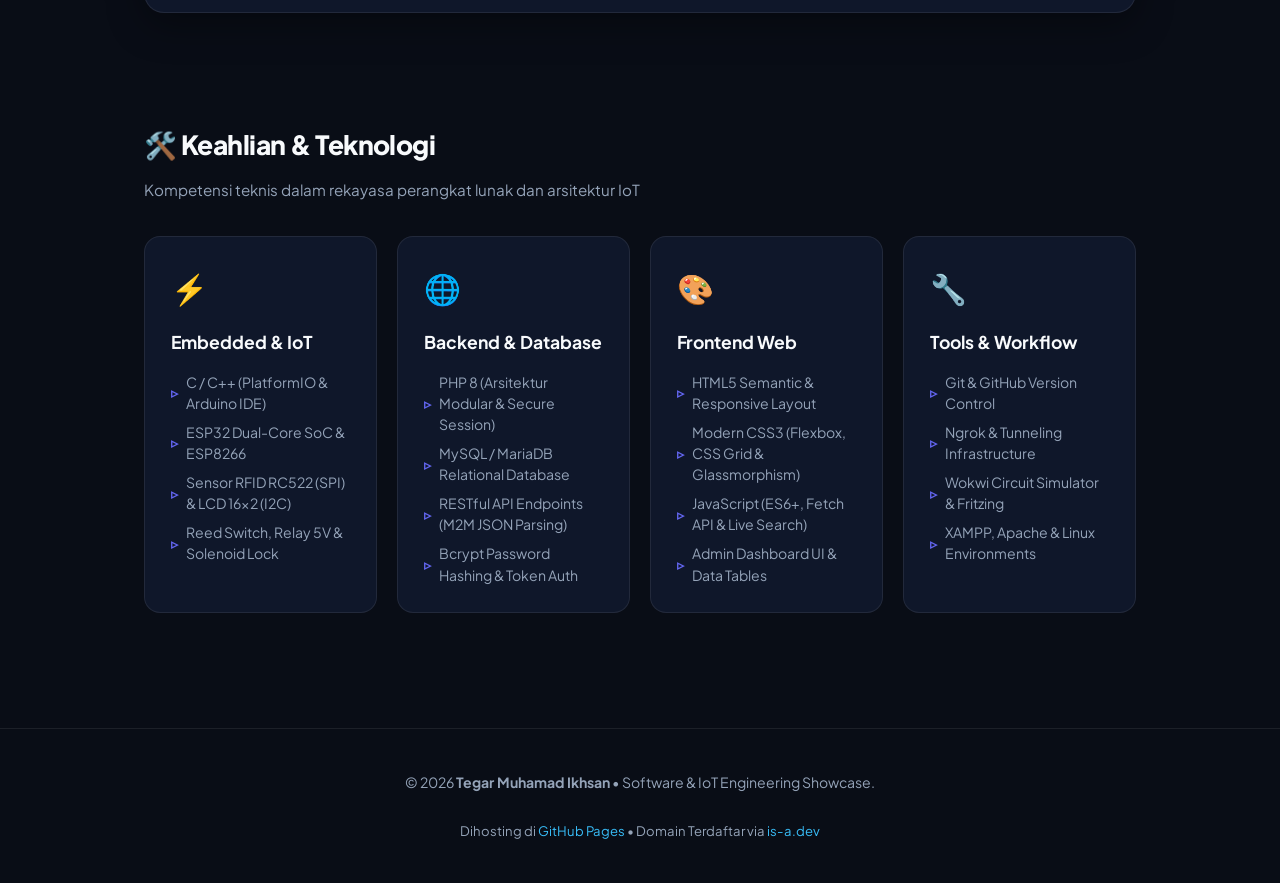
==== commit a1d1acf9: "Update index.html" ====
--- a/index.html
+++ b/index.html
@@ -21,7 +21,7 @@
         <div class="container nav-wrap">
             <a href="#" class="brand">
                 <div class="brand-badge">G</div>
-                <span>Garrr Dev</span>
+                <span>Garrr</span>
             </a>
             <nav>
                 <ul class="nav-links">
@@ -42,7 +42,7 @@
                 <span>Open for Software &amp; IoT Collaboration</span>
             </div>
             
-            <h1>Halo, Saya <span class="text-gradient">Tegar Muhamad Ikhsan</span></h1>
+            <h1><span class="text-gradient">Tegar Muhamad Ikhsan</span></h1>
             
             <p class="hero-desc">
                 Saya adalah pengembang sistem perangkat lunak dan <strong>Internet of Things (IoT)</strong>. Berfokus pada perancangan firmware embedded <strong>C++ (ESP32)</strong>, integrasi sensor &amp; aktuator, arsitektur web backend <strong>PHP &amp; MySQL</strong>, serta komunikasi Machine-to-Machine yang andal dan aman melalui <strong>RESTful API</strong>.
@@ -195,4 +195,4 @@
     </footer>
 
 </body>
-</html>+</html>
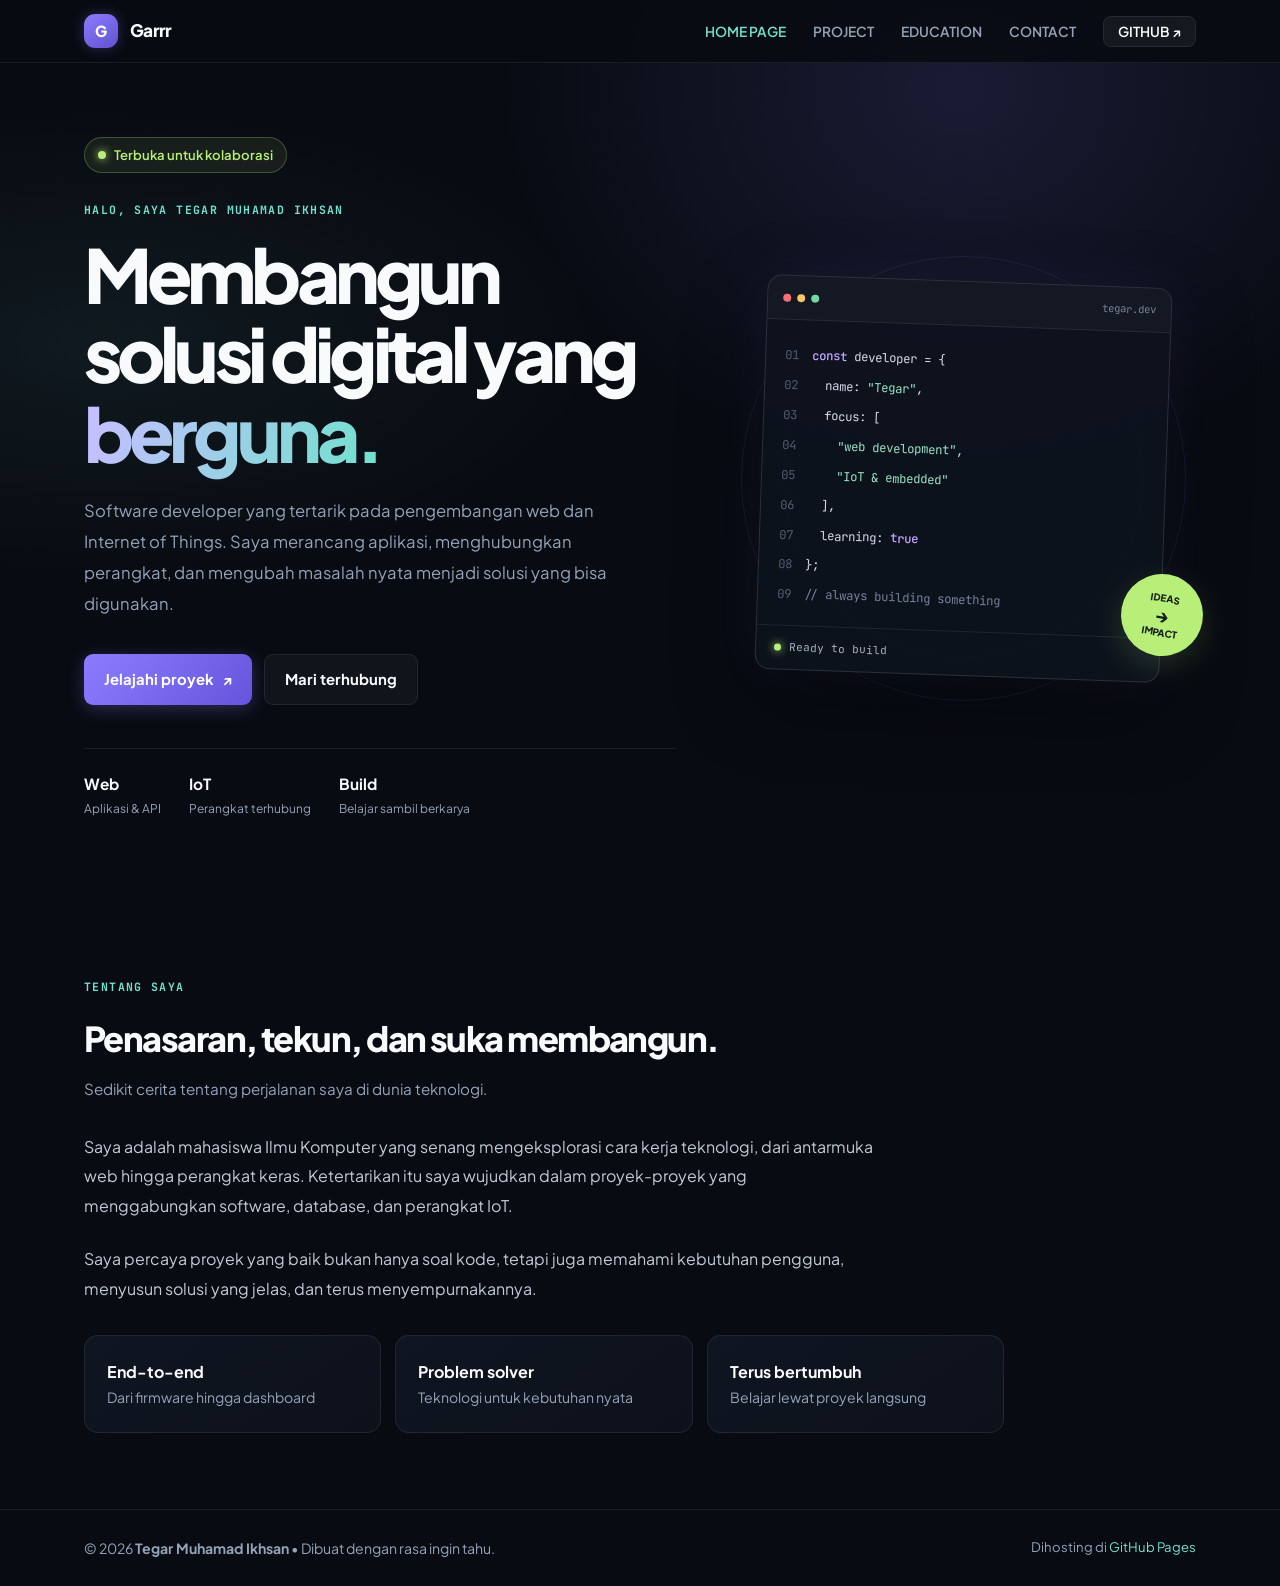
==== commit 45a5e252: "Add files via upload" ====
--- a/index.html
+++ b/index.html
@@ -4,7 +4,7 @@
     <meta charset="UTF-8">
     <meta name="viewport" content="width=device-width, initial-scale=1.0">
     <title>Tegar Muhamad Ikhsan | Software &amp; IoT Developer</title>
-    <meta name="description" content="Portofolio Rekayasa Perangkat Lunak &amp; Proyek IoT Smart RFID Lab Locker System oleh Tegar Muhamad Ikhsan.">
+    <meta name="description" content="Portofolio Tegar Muhamad Ikhsan, software developer yang membangun aplikasi web dan solusi IoT.">
     
     <!-- Google Fonts -->
     <link rel="preconnect" href="https://fonts.googleapis.com">
@@ -19,16 +19,17 @@
     <!-- NAVBAR -->
     <header>
         <div class="container nav-wrap">
-            <a href="#" class="brand">
+            <a href="index.html" class="brand" aria-label="Garrr, beranda">
                 <div class="brand-badge">G</div>
-                <span>Garrr</span>
+                <span>Garrr<span class="brand-period"></span></span>
             </a>
             <nav>
                 <ul class="nav-links">
-                    <li><a href="#about">Tentang</a></li>
-                    <li><a href="#projects">Proyek Unggulan</a></li>
-                    <li><a href="#skills">Tech Stack</a></li>
-                    <li><a href="https://github.com/tegarmuhamad122-cmd" target="_blank" class="nav-btn-github">GitHub ↗</a></li>
+                    <li><a href="index.html" aria-current="page">HOME PAGE</a></li>
+                    <li><a href="proyek.html">PROJECT</a></li>
+                    <li><a href="pendidikan.html">EDUCATION</a></li>
+                    <li><a href="kontak.html">CONTACT</a></li>
+                    <li><a href="https://github.com/tegarmuhamad122-cmd" target="_blank" rel="noopener noreferrer" class="nav-btn-github">GitHub ↗</a></li>
                 </ul>
             </nav>
         </div>
@@ -37,162 +38,78 @@
     <main class="container">
         <!-- HERO SECTION -->
         <section class="hero" id="about">
-            <div class="badge-status">
-                <span class="status-dot"></span>
-                <span>Open for Software &amp; IoT Collaboration</span>
+            <div class="hero-copy">
+                <div class="badge-status">
+                    <span class="status-dot"></span>
+                    <span>Terbuka untuk kolaborasi</span>
+                </div>
+                <p class="hero-kicker">HALO, SAYA TEGAR MUHAMAD IKHSAN</p>
+                <h1>Membangun solusi digital yang <span class="text-gradient">berguna.</span></h1>
+                <p class="hero-desc">
+                    Software developer yang tertarik pada pengembangan web dan Internet of Things. Saya merancang aplikasi, menghubungkan perangkat, dan mengubah masalah nyata menjadi solusi yang bisa digunakan.
+                </p>
+                <div class="hero-actions">
+                    <a href="proyek.html" class="btn btn-primary">Jelajahi proyek <span aria-hidden="true">↗</span></a>
+                    <a href="kontak.html" class="btn btn-outline">Mari terhubung</a>
+                </div>
+                <div class="hero-facts" aria-label="Fokus utama">
+                    <div><strong>Web</strong><span>Aplikasi &amp; API</span></div>
+                    <div><strong>IoT</strong><span>Perangkat terhubung</span></div>
+                    <div><strong>Build</strong><span>Belajar sambil berkarya</span></div>
+                </div>
             </div>
-            
-            <h1><span class="text-gradient">Tegar Muhamad Ikhsan</span></h1>
-            
-            <p class="hero-desc">
-                Saya adalah pengembang sistem perangkat lunak dan <strong>Internet of Things (IoT)</strong>. Berfokus pada perancangan firmware embedded <strong>C++ (ESP32)</strong>, integrasi sensor &amp; aktuator, arsitektur web backend <strong>PHP &amp; MySQL</strong>, serta komunikasi Machine-to-Machine yang andal dan aman melalui <strong>RESTful API</strong>.
-            </p>
-            
-            <div class="hero-actions">
-                <a href="#projects" class="btn btn-primary">Lihat Proyek Utama 🚀</a>
-                <a href="https://github.com/tegarmuhamad122-cmd" target="_blank" class="btn btn-outline">Profil GitHub 💻</a>
+            <aside class="hero-visual" aria-label="Cuplikan kode proyek">
+                <div class="code-window">
+                    <div class="window-bar"><span></span><span></span><span></span><small>tegar.dev</small></div>
+                    <div class="code-content">
+                        <span class="code-line"><i>01</i><b>const</b> developer = {</span>
+                        <span class="code-line"><i>02</i>&nbsp; name: <em>"Tegar"</em>,</span>
+                        <span class="code-line"><i>03</i>&nbsp; focus: [</span>
+                        <span class="code-line"><i>04</i>&nbsp;&nbsp;&nbsp; <em>"web development"</em>,</span>
+                        <span class="code-line"><i>05</i>&nbsp;&nbsp;&nbsp; <em>"IoT &amp; embedded"</em></span>
+                        <span class="code-line"><i>06</i>&nbsp; ],</span>
+                        <span class="code-line"><i>07</i>&nbsp; learning: <b>true</b></span>
+                        <span class="code-line"><i>08</i>};</span>
+                        <span class="code-line code-comment"><i>09</i>// always building something</span>
+                    </div>
+                    <div class="code-status"><span class="status-dot"></span> Ready to build</div>
+                </div>
+                <div class="hero-orbit orbit-one"></div>
+                <div class="hero-orbit orbit-two"></div>
+                <div class="hero-sticker">IDEAS<br><span>→</span> IMPACT</div>
+            </aside>
+        </section>
+
+        <section id="profile">
+            <div class="section-header">
+                <span class="section-label">TENTANG SAYA</span>
+                <h2 class="section-title">Penasaran, tekun, dan suka membangun.</h2>
+                <p class="section-subtitle">Sedikit cerita tentang perjalanan saya di dunia teknologi.</p>
+            </div>
+            <div class="profile-content">
+                <p>Saya adalah mahasiswa Ilmu Komputer yang senang mengeksplorasi cara kerja teknologi, dari antarmuka web hingga perangkat keras. Ketertarikan itu saya wujudkan dalam proyek-proyek yang menggabungkan software, database, dan perangkat IoT.</p>
+                <p>Saya percaya proyek yang baik bukan hanya soal kode, tetapi juga memahami kebutuhan pengguna, menyusun solusi yang jelas, dan terus menyempurnakannya.</p>
+                <div class="profile-highlights">
+                    <div class="profile-highlight"><strong>End-to-end</strong><span>Dari firmware hingga dashboard</span></div>
+                    <div class="profile-highlight"><strong>Problem solver</strong><span>Teknologi untuk kebutuhan nyata</span></div>
+                    <div class="profile-highlight"><strong>Terus bertumbuh</strong><span>Belajar lewat proyek langsung</span></div>
+                </div>
             </div>
         </section>
 
-        <!-- FEATURED PROJECT -->
-        <section id="projects">
-            <div class="section-header">
-                <h2 class="section-title">📂 Proyek Rekayasa Perangkat Lunak</h2>
-                <p class="section-subtitle">Implementasi sistem kendali perangkat keras terintegrasi dan manajemen data web</p>
-            </div>
-
-            <article class="project-card">
-                <div class="project-header">
-                    <div>
-                        <span class="project-category">Embedded IoT &bull; Full-Stack Web</span>
-                        <h3 class="project-title">Smart RFID Lab Locker System Using ESP32</h3>
-                        <p class="project-tagline">
-                            Sistem Otomatisasi Peminjaman &amp; Pengamanan Inventaris Laboratorium Jaringan Komputer
-                        </p>
-                    </div>
-                </div>
-
-                <div class="project-tags">
-                    <span class="tag">C++ / Arduino</span>
-                    <span class="tag">ESP32 SoC</span>
-                    <span class="tag">PHP 8 Native</span>
-                    <span class="tag">MySQL</span>
-                    <span class="tag">REST API (JSON)</span>
-                    <span class="tag">RC522 RFID (SPI)</span>
-                    <span class="tag">Reed Switch Sensor</span>
-                    <span class="tag">Solenoid Actuator</span>
-                </div>
-
-                <div class="project-desc-block">
-                    <p>
-                        Aplikasi perangkat lunak terintegrasi yang menggabungkan kontrol logika firmware pada mikrokontroler ESP32 dengan web dashboard administrator berbasis PHP 8 dan MySQL. Sistem ini dirancang untuk mendigitalkan dan mengotomatisasi proses peminjaman alat laboratorium jaringan komputer yang sebelumnya dilakukan secara manual.
-                    </p>
-                    
-                    <p>
-                        Autentikasi fisik memanfaatkan kartu RFID MIFARE (13.56 MHz) untuk membuka solenoid door lock 12V secara otomatis, sementara status fisik pintu loker dipantau secara presisi menggunakan sensor magnetik reed switch.
-                    </p>
-                    
-                    <p>
-                        Setiap transaksi peminjaman dan pengembalian diverifikasi oleh server pusat melalui protokol HTTP POST REST API dengan enkripsi header <code>X-Device-Token</code>, sekaligus mencatat metrik latensi respon sistem (dalam milidetik) ke dalam basis data dan arsip digital.
-                    </p>
-                </div>
-
-                <div class="project-specs">
-                    <div class="spec-item">
-                        <h4>Arsitektur Sistem</h4>
-                        <p>IoT M2M + Web Client-Server</p>
-                    </div>
-                    <div class="spec-item">
-                        <h4>Protokol Komunikasi</h4>
-                        <p>HTTP POST (REST API Payload JSON)</p>
-                    </div>
-                    <div class="spec-item">
-                        <h4>Keamanan Akses</h4>
-                        <p>Header X-Device-Token &amp; Bcrypt</p>
-                    </div>
-                    <div class="spec-item">
-                        <h4>Pencatatan Data</h4>
-                        <p>Dual-Database (Live &amp; Arsip) + CSV</p>
-                    </div>
-                </div>
-
-                <div class="project-links">
-                    <a href="https://github.com/tegarmuhamad122-cmd/rfid-smart-locker" target="_blank" class="btn btn-primary">
-                        <span>Repositori Kode Sumber 📂</span>
-                    </a>
-                    <a href="https://lair-bacteria-latticed.ngrok-free.dev/rfid-smart-locker/" target="_blank" class="btn btn-outline">
-                        <span>Live Prototype Demo ⚡</span>
-                    </a>
-                </div>
-            </article>
-        </section>
-
-        <!-- TECH STACK & SKILLS -->
-        <section id="skills">
-            <div class="section-header">
-                <h2 class="section-title">🛠️ Keahlian &amp; Teknologi</h2>
-                <p class="section-subtitle">Kompetensi teknis dalam rekayasa perangkat lunak dan arsitektur IoT</p>
-            </div>
-
-            <div class="skills-grid">
-                <div class="skill-card">
-                    <span class="skill-icon">⚡</span>
-                    <h3>Embedded &amp; IoT</h3>
-                    <ul>
-                        <li>C / C++ (PlatformIO &amp; Arduino IDE)</li>
-                        <li>ESP32 Dual-Core SoC &amp; ESP8266</li>
-                        <li>Sensor RFID RC522 (SPI) &amp; LCD 16x2 (I2C)</li>
-                        <li>Reed Switch, Relay 5V &amp; Solenoid Lock</li>
-                    </ul>
-                </div>
-
-                <div class="skill-card">
-                    <span class="skill-icon">🌐</span>
-                    <h3>Backend &amp; Database</h3>
-                    <ul>
-                        <li>PHP 8 (Arsitektur Modular &amp; Secure Session)</li>
-                        <li>MySQL / MariaDB Relational Database</li>
-                        <li>RESTful API Endpoints (M2M JSON Parsing)</li>
-                        <li>Bcrypt Password Hashing &amp; Token Auth</li>
-                    </ul>
-                </div>
-
-                <div class="skill-card">
-                    <span class="skill-icon">🎨</span>
-                    <h3>Frontend Web</h3>
-                    <ul>
-                        <li>HTML5 Semantic &amp; Responsive Layout</li>
-                        <li>Modern CSS3 (Flexbox, CSS Grid &amp; Glassmorphism)</li>
-                        <li>JavaScript (ES6+, Fetch API &amp; Live Search)</li>
-                        <li>Admin Dashboard UI &amp; Data Tables</li>
-                    </ul>
-                </div>
-
-                <div class="skill-card">
-                    <span class="skill-icon">🔧</span>
-                    <h3>Tools &amp; Workflow</h3>
-                    <ul>
-                        <li>Git &amp; GitHub Version Control</li>
-                        <li>Ngrok &amp; Tunneling Infrastructure</li>
-                        <li>Wokwi Circuit Simulator &amp; Fritzing</li>
-                        <li>XAMPP, Apache &amp; Linux Environments</li>
-                    </ul>
-                </div>
-            </div>
-        </section>
     </main>
 
     <!-- FOOTER -->
     <footer>
         <div class="container footer-content">
             <p>
-                &copy; 2026 <strong>Tegar Muhamad Ikhsan</strong> &bull; Software &amp; IoT Engineering Showcase.
+                &copy; 2026 <strong>Tegar Muhamad Ikhsan</strong> &bull; Dibuat dengan rasa ingin tahu.
             </p>
             <p class="footer-meta">
-                Dihosting di <a href="https://pages.github.com/" target="_blank">GitHub Pages</a> &bull; Domain Terdaftar via <a href="https://is-a.dev" target="_blank">is-a.dev</a>
+                Dihosting di <a href="https://pages.github.com/" target="_blank" rel="noopener noreferrer">GitHub Pages</a>
             </p>
         </div>
     </footer>
 
 </body>
-</html>
+</html>
--- a/style.css
+++ b/style.css
@@ -131,6 +131,10 @@
     color: var(--text-main);
 }
 
+.nav-links a[aria-current="page"] {
+    color: var(--secondary);
+}
+
 .nav-btn-github {
     padding: 6px 14px;
     background: rgba(255, 255, 255, 0.05);
@@ -187,6 +191,7 @@
 .text-gradient {
     background: linear-gradient(135deg, #ffffff 25%, var(--secondary) 100%);
     -webkit-background-clip: text;
+    background-clip: text;
     -webkit-text-fill-color: transparent;
 }
 
@@ -260,6 +265,91 @@
     font-size: 0.95rem;
 }
 
+.profile-content {
+    max-width: 820px;
+    color: #cbd5e1;
+}
+
+.profile-highlights {
+    display: grid;
+    grid-template-columns: repeat(auto-fit, minmax(190px, 1fr));
+    gap: 14px;
+    margin-top: 28px;
+}
+
+.profile-highlight,
+.career-item {
+    padding: 20px;
+    background: var(--bg-card);
+    border: 1px solid var(--border);
+    border-radius: 12px;
+}
+
+.profile-highlight strong,
+.profile-highlight span {
+    display: block;
+}
+
+.profile-highlight strong {
+    color: var(--text-main);
+}
+
+.profile-highlight span,
+.career-period {
+    color: var(--text-muted);
+    font-size: 0.88rem;
+}
+
+.career-grid {
+    display: grid;
+    grid-template-columns: repeat(auto-fit, minmax(250px, 1fr));
+    gap: 16px;
+}
+
+.career-item h2,
+.career-item h3 {
+    margin: 8px 0 4px;
+    color: var(--text-main);
+    font-size: 1.05rem;
+}
+
+.career-item p {
+    margin: 0 !important;
+    color: var(--text-muted);
+    font-size: 0.9rem;
+}
+
+.professional-skills-list {
+    display: flex;
+    flex-wrap: wrap;
+    gap: 10px;
+}
+
+.professional-skills-list span {
+    padding: 8px 12px;
+    color: var(--text-main);
+    background: rgba(56, 189, 248, 0.08);
+    border: 1px solid rgba(56, 189, 248, 0.2);
+    border-radius: 6px;
+    font-size: 0.9rem;
+}
+
+.contact-list {
+    display: flex;
+    flex-wrap: wrap;
+    gap: 12px 24px;
+    color: var(--text-muted);
+}
+
+.contact-list a {
+    color: var(--secondary);
+    text-decoration: none;
+}
+
+.contact-list a:hover {
+    text-decoration: underline;
+}
+
 /* PROJECT CARD */
 .project-card {
     background: var(--bg-card);
@@ -350,6 +440,7 @@
     margin-bottom: 30px;
 }
 
+.spec-item h3,
 .spec-item h4 {
     font-size: 0.78rem;
     color: var(--text-muted);
@@ -398,6 +489,7 @@
     display: inline-block;
 }
 
+.skill-card h2,
 .skill-card h3 {
     font-size: 1.1rem;
     margin-bottom: 14px;
@@ -454,11 +546,580 @@
     text-decoration: underline;
 }
 
+@keyframes page-enter {
+    from {
+        opacity: 0;
+        transform: translateY(8px);
+    }
+    to {
+        opacity: 1;
+        transform: translateY(0);
+    }
+}
+
+body {
+    animation: page-enter 0.35s ease-out both;
+}
+
+@view-transition {
+    navigation: auto;
+}
+
+::view-transition-old(root) {
+    animation: 0.18s ease-in both page-exit;
+}
+
+::view-transition-new(root) {
+    animation: 0.32s ease-out both page-enter;
+}
+
+@keyframes page-exit {
+    to {
+        opacity: 0;
+        transform: translateY(-5px);
+    }
+}
+
 /* RESPONSIVE */
 @media (max-width: 680px) {
     .hero { padding: 55px 0 35px; }
     .project-card { padding: 24px; }
     .hero-actions { flex-direction: column; }
     .btn { width: 100%; justify-content: center; }
-    .nav-links { display: none; }
-}
+    .nav-wrap { align-items: flex-start; flex-direction: column; gap: 14px; }
+    .nav-links { gap: 16px; overflow-x: auto; max-width: calc(100vw - 48px); padding-bottom: 4px; }
+    .nav-links a { white-space: nowrap; font-size: 0.84rem; }
+}
+
+/* PORTFOLIO REFRESH */
+:root {
+    --bg-dark: #080b12;
+    --bg-card: #101723;
+    --bg-card-hover: #172231;
+    --primary: #8b7cff;
+    --primary-glow: rgba(139, 124, 255, 0.28);
+    --secondary: #73e0cf;
+    --accent: #b7ef79;
+    --border-hover: rgba(115, 224, 207, 0.42);
+}
+
+body {
+    background-image:
+        radial-gradient(ellipse at 75% 10%, rgba(139, 124, 255, 0.14), transparent 34%),
+        radial-gradient(ellipse at 8% 38%, rgba(115, 224, 207, 0.07), transparent 30%);
+}
+
+.container {
+    max-width: 1160px;
+}
+
+header {
+    padding: 14px 0;
+    background: rgba(8, 11, 18, 0.88);
+}
+
+.brand {
+    font-size: 1.08rem;
+    letter-spacing: -0.04em;
+}
+
+.brand-badge {
+    border-radius: 11px;
+    background: linear-gradient(145deg, var(--primary), #6052ce);
+}
+
+.brand-period {
+    color: var(--secondary);
+}
+
+.nav-links {
+    gap: 27px;
+}
+
+.nav-links a {
+    font-size: 0.86rem;
+    text-transform: uppercase;
+}
+
+.hero {
+    min-height: 590px;
+    display: grid;
+    grid-template-columns: minmax(0, 1.12fr) minmax(320px, 0.88fr);
+    align-items: center;
+    gap: 54px;
+    padding: 74px 0 82px;
+}
+
+.hero-copy {
+    position: relative;
+    z-index: 1;
+}
+
+.badge-status {
+    padding: 6px 13px;
+    margin-bottom: 26px;
+    background: rgba(183, 239, 121, 0.08);
+    border-color: rgba(183, 239, 121, 0.25);
+    color: var(--accent);
+}
+
+.status-dot {
+    background: var(--accent);
+    box-shadow: 0 0 8px var(--accent);
+}
+
+.hero-kicker,
+.section-label {
+    display: block;
+    color: var(--secondary);
+    font-family: var(--font-mono);
+    font-size: 0.72rem;
+    font-weight: 700;
+    letter-spacing: 0.12em;
+}
+
+.hero-kicker {
+    margin: 0 0 14px !important;
+}
+
+.hero h1 {
+    max-width: 650px;
+    font-size: clamp(2.8rem, 6vw, 4.65rem);
+    line-height: 1.07;
+    letter-spacing: -0.065em;
+    margin-bottom: 23px;
+}
+
+.text-gradient {
+    background: linear-gradient(110deg, #c5bfff 5%, var(--secondary) 95%);
+    -webkit-background-clip: text;
+    background-clip: text;
+}
+
+.hero-desc {
+    max-width: 570px;
+    font-size: 1.04rem;
+}
+
+.hero-actions {
+    gap: 12px;
+}
+
+.btn {
+    padding: 12px 20px;
+    border-radius: 9px;
+}
+
+.btn-primary {
+    background: linear-gradient(130deg, #8b7cff, #6555dc);
+}
+
+.hero-facts {
+    display: flex;
+    flex-wrap: wrap;
+    gap: 28px;
+    margin-top: 43px;
+    padding-top: 22px;
+    border-top: 1px solid var(--border);
+}
+
+.hero-facts div {
+    display: grid;
+    gap: 2px;
+}
+
+.hero-facts strong {
+    font-size: 0.96rem;
+    color: var(--text-main);
+}
+
+.hero-facts span {
+    color: var(--text-muted);
+    font-size: 0.75rem;
+}
+
+.hero-visual {
+    min-height: 370px;
+    position: relative;
+    display: grid;
+    place-items: center;
+}
+
+.code-window {
+    width: min(100%, 405px);
+    position: relative;
+    z-index: 2;
+    overflow: hidden;
+    border: 1px solid rgba(255, 255, 255, 0.13);
+    border-radius: 15px;
+    background: rgba(14, 19, 30, 0.9);
+    box-shadow: 0 28px 80px rgba(0, 0, 0, 0.45), 0 0 60px rgba(139, 124, 255, 0.1);
+    transform: rotate(2deg);
+}
+
+.window-bar {
+    height: 44px;
+    display: flex;
+    align-items: center;
+    gap: 6px;
+    padding: 0 15px;
+    border-bottom: 1px solid var(--border);
+    background: rgba(255, 255, 255, 0.025);
+}
+
+.window-bar > span {
+    width: 8px;
+    height: 8px;
+    border-radius: 50%;
+    background: #ff6d75;
+}
+
+.window-bar > span:nth-child(2) { background: #f7c76a; }
+.window-bar > span:nth-child(3) { background: #70d8a2; }
+
+.window-bar small {
+    margin-left: auto;
+    color: #77839a;
+    font-family: var(--font-mono);
+    font-size: 0.66rem;
+}
+
+.code-content {
+    display: grid;
+    gap: 9px;
+    padding: 25px 19px 20px;
+    color: #d6dbea;
+    font-family: var(--font-mono);
+    font-size: clamp(0.67rem, 1.2vw, 0.77rem);
+}
+
+.code-line {
+    white-space: pre;
+}
+
+.code-line i {
+    display: inline-block;
+    width: 27px;
+    color: #515c70;
+    font-style: normal;
+    user-select: none;
+}
+
+.code-line b { color: #c5a6ff; font-weight: 500; }
+.code-line em { color: #9be3c4; font-style: normal; }
+.code-comment { color: #758198; }
+
+.code-status {
+    display: flex;
+    align-items: center;
+    gap: 8px;
+    padding: 12px 18px;
+    border-top: 1px solid var(--border);
+    color: #a5b0c1;
+    font-family: var(--font-mono);
+    font-size: 0.69rem;
+}
+
+.code-status .status-dot {
+    width: 7px;
+    height: 7px;
+    animation: none;
+}
+
+.hero-orbit {
+    position: absolute;
+    border: 1px solid rgba(115, 224, 207, 0.15);
+    border-radius: 50%;
+}
+
+.orbit-one {
+    width: min(360px, 100%);
+    height: auto;
+    aspect-ratio: 1;
+}
+
+.orbit-two {
+    width: min(445px, 100%);
+    height: auto;
+    aspect-ratio: 1;
+    border-color: rgba(139, 124, 255, 0.12);
+}
+
+.hero-sticker {
+    position: absolute;
+    z-index: 3;
+    right: -7px;
+    bottom: 20px;
+    display: grid;
+    place-content: center;
+    width: 82px;
+    height: 82px;
+    border-radius: 50%;
+    background: var(--accent);
+    color: #182018;
+    font-size: 0.6rem;
+    font-weight: 800;
+    line-height: 1.25;
+    text-align: center;
+    transform: rotate(10deg);
+    box-shadow: 0 10px 30px rgba(183, 239, 121, 0.16);
+}
+
+.hero-sticker span {
+    font-size: 1.1rem;
+}
+
+section {
+    padding: 76px 0;
+    scroll-margin-top: 84px;
+}
+
+.section-header {
+    margin-bottom: 28px;
+}
+
+.section-label {
+    margin-bottom: 12px;
+}
+
+.page-main {
+    min-height: calc(100vh - 150px);
+    padding-bottom: 80px;
+}
+
+.page-intro {
+    padding: 72px 0 24px;
+}
+
+.page-intro .section-title {
+    max-width: 760px;
+    font-size: clamp(2.1rem, 5vw, 3.35rem);
+    line-height: 1.12;
+}
+
+.page-intro .section-subtitle {
+    margin-top: 10px;
+}
+
+.project-list {
+    padding-top: 20px;
+}
+
+.project-number {
+    display: inline-flex;
+    margin-bottom: 25px;
+    padding: 7px 11px;
+    border: 1px solid rgba(115, 224, 207, 0.25);
+    border-radius: 7px;
+    background: rgba(115, 224, 207, 0.07);
+    color: var(--secondary);
+    font-family: var(--font-mono);
+    font-size: 0.72rem;
+    font-weight: 700;
+    letter-spacing: 0.1em;
+}
+
+.section-title {
+    font-size: clamp(1.65rem, 3vw, 2.15rem);
+    letter-spacing: -0.045em;
+}
+
+.section-subtitle {
+    max-width: 620px;
+}
+
+.profile-content {
+    max-width: 920px;
+    color: #c2cad8;
+}
+
+.profile-content > p {
+    max-width: 790px;
+}
+
+.profile-highlights {
+    margin-top: 32px;
+}
+
+.profile-highlight,
+.career-item {
+    padding: 22px;
+    border-radius: 14px;
+    background: linear-gradient(145deg, rgba(16, 23, 35, 0.95), rgba(13, 18, 28, 0.95));
+    transition: var(--transition);
+}
+
+.profile-highlight:hover,
+.career-item:hover {
+    transform: translateY(-3px);
+    border-color: var(--border-hover);
+}
+
+.project-card {
+    padding: clamp(24px, 5vw, 44px);
+    background:
+        radial-gradient(ellipse at 100% 0%, rgba(139, 124, 255, 0.09), transparent 38%),
+        linear-gradient(145deg, #111927, #0d131e);
+}
+
+.project-title {
+    font-size: clamp(1.35rem, 3vw, 1.9rem);
+    letter-spacing: -0.04em;
+}
+
+.project-desc-block p {
+    color: #b9c3d2;
+}
+
+.project-specs {
+    background: rgba(5, 9, 15, 0.42);
+}
+
+.skill-card {
+    background: linear-gradient(150deg, rgba(16, 23, 35, 0.98), rgba(12, 17, 27, 0.98));
+    border-radius: 14px;
+}
+
+.skill-card:hover {
+    border-color: var(--border-hover);
+}
+
+.skill-card li::before {
+    color: var(--secondary);
+}
+
+.career-grid {
+    grid-template-columns: repeat(2, minmax(0, 1fr));
+}
+
+.career-item {
+    position: relative;
+    padding-left: 25px;
+}
+
+.career-item::before {
+    content: "";
+    position: absolute;
+    top: 25px;
+    bottom: 25px;
+    left: 0;
+    width: 3px;
+    border-radius: 4px;
+    background: linear-gradient(var(--secondary), var(--primary));
+}
+
+#contact {
+    padding-bottom: 95px;
+}
+
+.contact-panel {
+    padding: clamp(24px, 5vw, 38px);
+    border: 1px solid var(--border);
+    border-radius: 16px;
+    background: linear-gradient(120deg, rgba(115, 224, 207, 0.07), rgba(139, 124, 255, 0.08));
+}
+
+.contact-panel > p {
+    margin-bottom: 20px !important;
+    color: #dce3ed;
+    font-size: 1.02rem;
+}
+
+.contact-list {
+    align-items: center;
+    gap: 12px 26px;
+}
+
+.contact-list a {
+    color: var(--secondary);
+    font-weight: 700;
+}
+
+.contact-list a span {
+    display: inline-block;
+    margin-left: 3px;
+    transition: transform 0.2s ease;
+}
+
+.contact-list a:hover span {
+    transform: translate(2px, -2px);
+}
+
+footer {
+    margin-top: 0;
+    padding: 25px 0;
+    text-align: left;
+}
+
+.footer-content {
+    display: flex;
+    justify-content: space-between;
+    align-items: center;
+    gap: 12px;
+}
+
+.footer-content p {
+    margin: 0 !important;
+}
+
+.footer-meta {
+    margin-top: 0 !important;
+}
+
+@media (max-width: 820px) {
+    .nav-links { gap: 16px; }
+    .hero {
+        min-height: auto;
+        grid-template-columns: minmax(0, 1fr) minmax(280px, 0.8fr);
+        gap: 22px;
+        padding-top: 64px;
+    }
+    .hero-visual { min-height: 330px; }
+    .orbit-one { width: 290px; height: 290px; }
+    .orbit-two { width: 350px; height: 350px; }
+    .hero-sticker { right: -2px; }
+}
+
+@media (max-width: 680px) {
+    .nav-wrap {
+        align-items: center;
+        flex-direction: row;
+        gap: 12px;
+    }
+    .nav-wrap nav { min-width: 0; }
+    .nav-links {
+        gap: 16px;
+        max-width: calc(100vw - 122px);
+        scrollbar-width: none;
+        -ms-overflow-style: none;
+    }
+    .nav-links::-webkit-scrollbar { display: none; }
+    .hero {
+        grid-template-columns: 1fr;
+        gap: 16px;
+        padding: 54px 0 42px;
+    }
+    .hero h1 { max-width: 520px; }
+    .hero-visual {
+        min-height: 340px;
+        margin: 0 12px;
+    }
+    .hero-facts { gap: 18px; }
+    .career-grid { grid-template-columns: 1fr; }
+    section { padding: 58px 0; }
+    .footer-content {
+        align-items: flex-start;
+        flex-direction: column;
+    }
+}
+
+@media (prefers-reduced-motion: reduce) {
+    *,
+    *::before,
+    *::after {
+        scroll-behavior: auto !important;
+        animation-duration: 0.01ms !important;
+        animation-iteration-count: 1 !important;
+        transition-duration: 0.01ms !important;
+    }
+}
